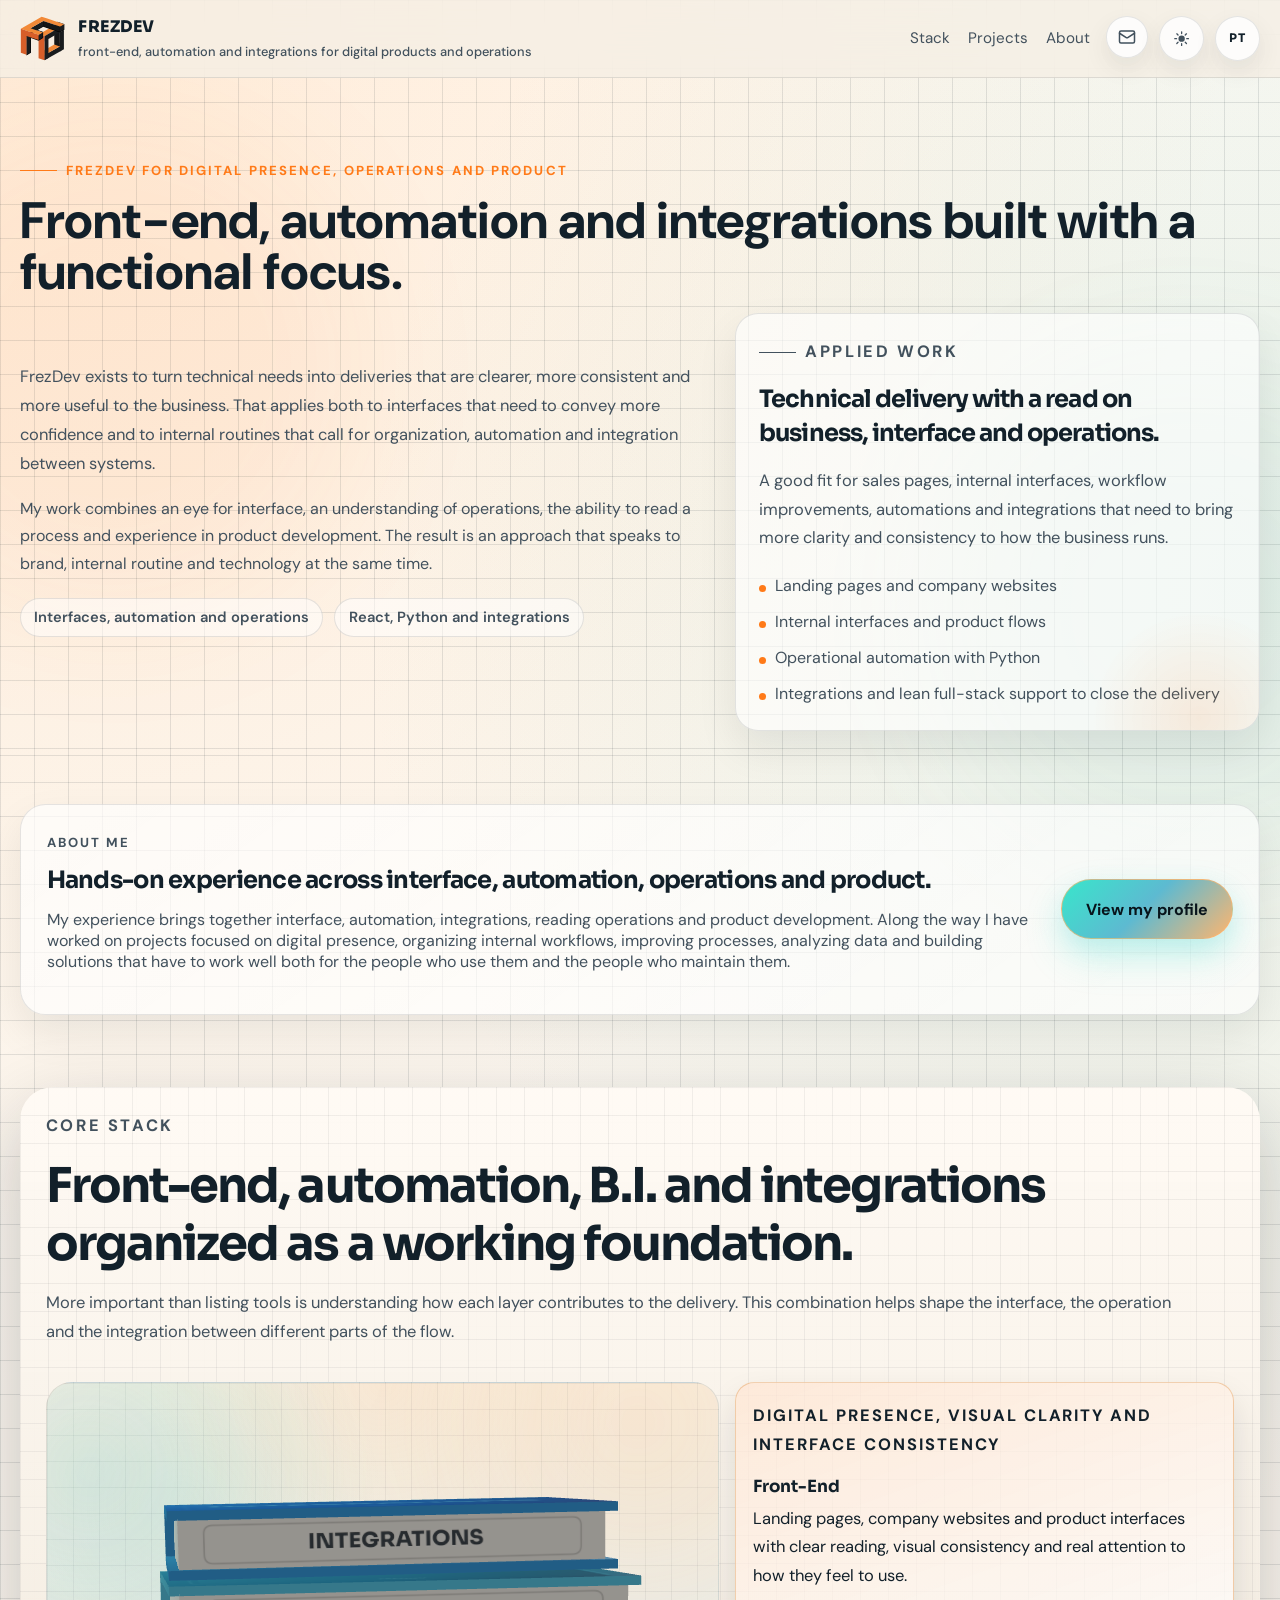
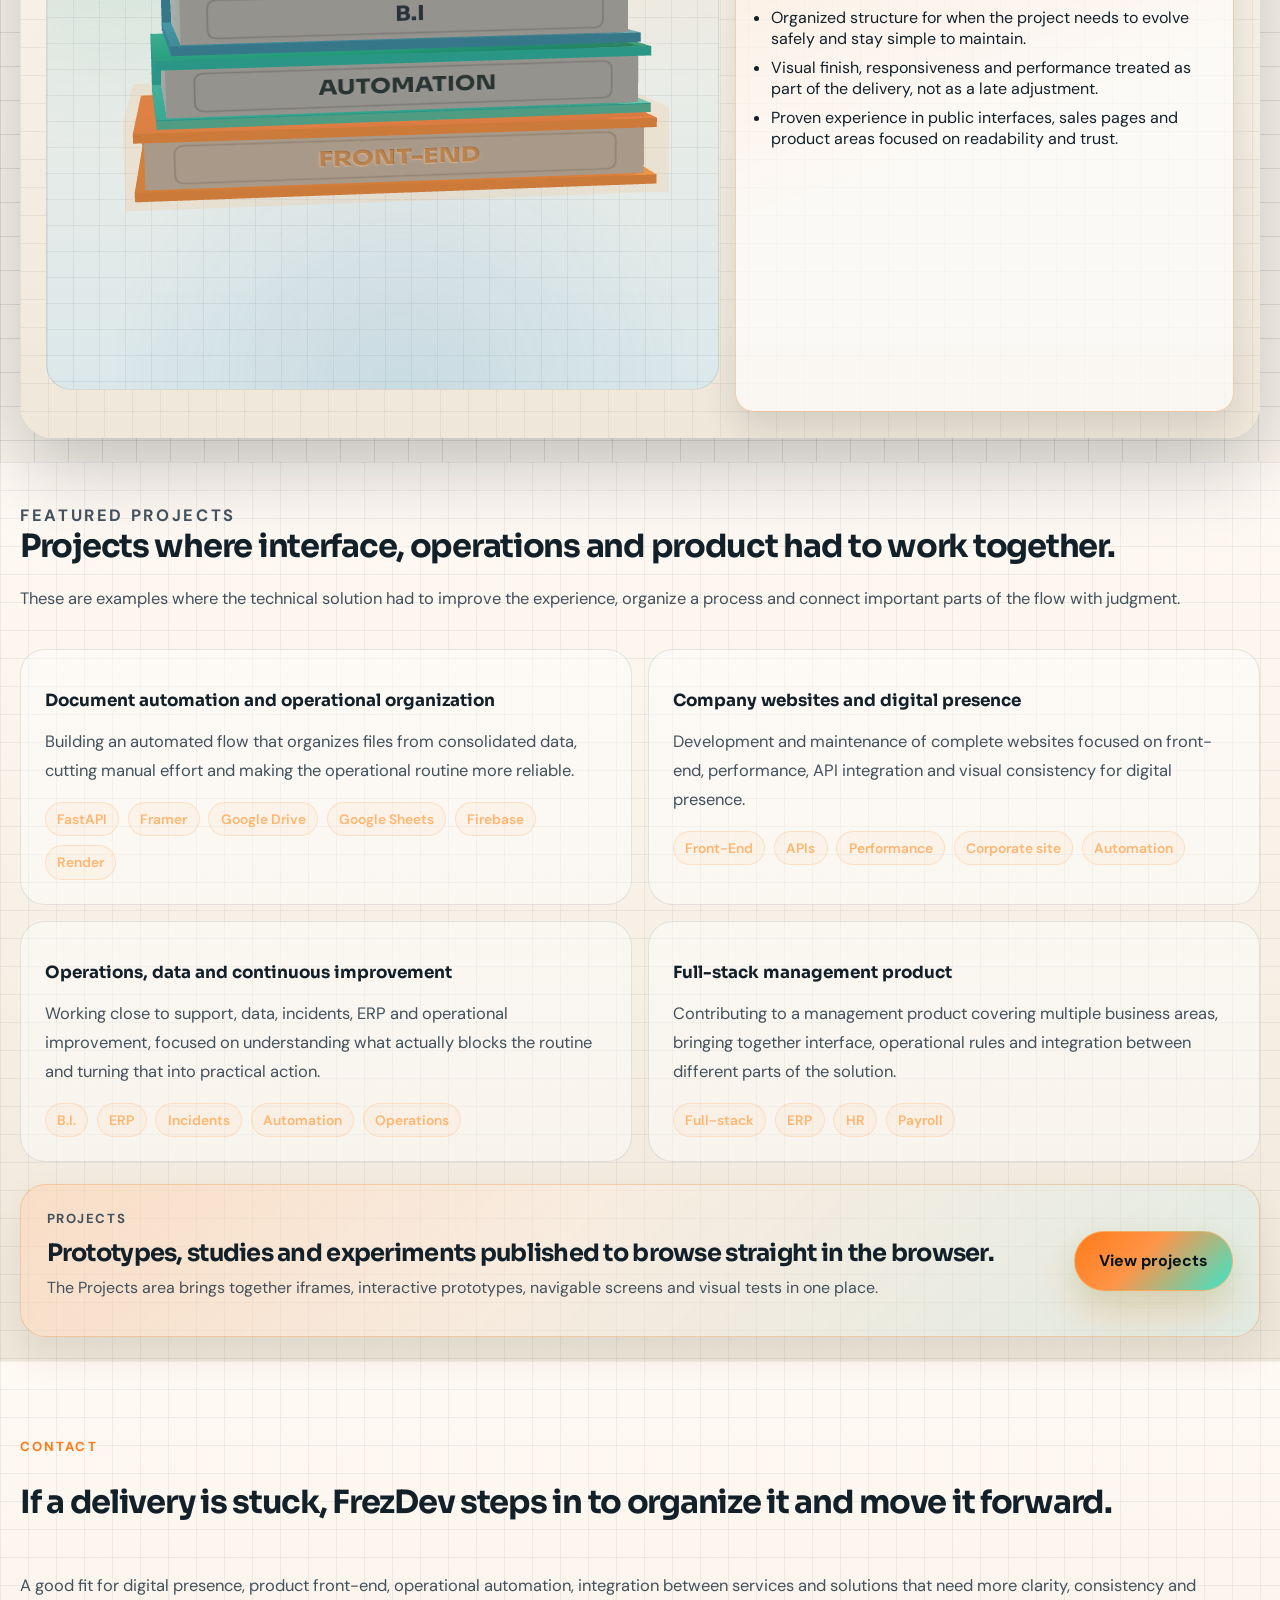
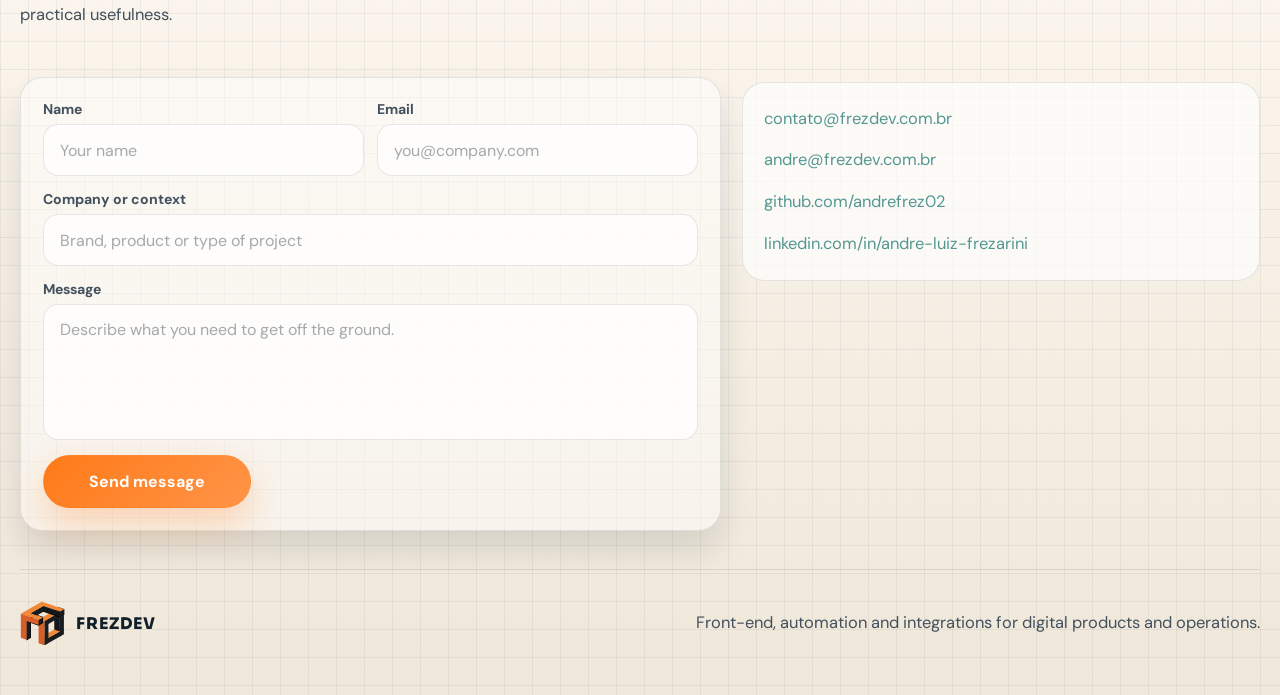
==== en/index.html @ 88ca5023 "Deploy from Ace2Z acc4e347cd0eb73f887bb145021787f6c970d598" ====
<!DOCTYPE html><html lang="en" data-theme="light"><head>
  <meta charset="UTF-8">
  <meta name="viewport" content="width=device-width, initial-scale=1.0">
  <title>FrezDev | Front-end, automation and integrations for the web</title>
  <meta name="description" content="FrezDev builds landing pages, interfaces, automations and lean integrations for web projects, focused on visual clarity, operations and product.">
  <meta name="keywords" content="front-end, automation, integrations, React, landing page, fullstack, web project, Python, API, freelance developer, FrezDev">
  <meta name="author" content="André Frezarini - FrezDev">
  <meta name="robots" content="index,follow,max-image-preview:large,max-snippet:-1,max-video-preview:-1">
  <meta name="googlebot" content="index,follow,max-image-preview:large,max-snippet:-1,max-video-preview:-1">
  <meta name="theme-color" content="#f7f1e8">
  <meta name="format-detection" content="telephone=no">
  <meta name="referrer" content="strict-origin-when-cross-origin">
  <link rel="canonical" href="https://frezdev.com.br/en/">
  <link rel="alternate" hreflang="pt-BR" href="https://frezdev.com.br/">
  <link rel="alternate" hreflang="en" href="https://frezdev.com.br/en/">
  <link rel="alternate" hreflang="x-default" href="https://frezdev.com.br/">
  <link rel="icon" href="/logo-principal.svg" type="image/svg+xml">
  <link rel="apple-touch-icon" href="/logo-principal-lg.svg">
  <link rel="manifest" href="/site.webmanifest">
  <link rel="preconnect" href="https://fonts.googleapis.com">
  <link rel="preconnect" href="https://fonts.gstatic.com" crossorigin="">
  <link href="https://fonts.googleapis.com/css2?family=DM+Sans:wght@400;500;700&amp;family=Sora:wght@500;600;700;800&amp;display=swap" rel="stylesheet">

  <meta property="og:locale" content="en_US">
  <meta property="og:locale:alternate" content="pt_BR">
  <meta property="og:type" content="website">
  <meta property="og:site_name" content="FrezDev">
  <meta property="og:title" content="FrezDev | Front-end, automation and integrations for the web">
  <meta property="og:description" content="FrezDev builds landing pages, interfaces, automations and lean integrations for web projects, focused on visual clarity, operations and product.">
  <meta property="og:url" content="https://frezdev.com.br/en/">
  <meta property="og:image" content="https://frezdev.com.br/logo-principal-lg.svg">
  <meta property="og:image:alt" content="FrezDev logo">

  <meta name="twitter:card" content="summary">
  <meta name="twitter:title" content="FrezDev | Front-end, automation and integrations for the web">
  <meta name="twitter:description" content="FrezDev builds landing pages, interfaces, automations and lean integrations for web projects, focused on visual clarity, operations and product.">
  <meta name="twitter:image" content="https://frezdev.com.br/logo-principal-lg.svg">

  <script>
    (() => {
      try {
        const savedTheme = localStorage.getItem('theme');
        const systemPrefersDark = window.matchMedia('(prefers-color-scheme: dark)').matches;
        const theme = savedTheme || (systemPrefersDark ? 'dark' : 'light');
        document.documentElement.setAttribute('data-theme', theme);
      } catch {
        document.documentElement.setAttribute('data-theme', 'light');
      }
    })();
  </script>
  <script type="application/ld+json">
    {
      "@context": "https://schema.org",
      "@type": "ProfessionalService",
      "name": "FrezDev",
      "url": "https://frezdev.com.br/en/",
      "logo": "https://frezdev.com.br/logo-principal-lg.svg",
      "image": "https://frezdev.com.br/logo-principal-lg.svg",
      "description": "FrezDev builds landing pages, interfaces, automations and lean integrations for web projects, focused on visual clarity, operations and product.",
      "email": "contato@frezdev.com.br",
      "address": {
        "@type": "PostalAddress",
        "addressLocality": "São Paulo",
        "addressRegion": "SP",
        "addressCountry": "BR"
      },
      "sameAs": [
        "https://github.com/andrefrez02",
        "https://www.linkedin.com/in/andre-luiz-frezarini/"
      ],
      "contactPoint": [
        {
          "@type": "ContactPoint",
          "contactType": "sales",
          "email": "contato@frezdev.com.br",
          "availableLanguage": ["en", "pt-BR"]
        },
        {
          "@type": "ContactPoint",
          "contactType": "technical support",
          "email": "andre@frezdev.com.br",
          "availableLanguage": ["en", "pt-BR"]
        }
      ]
    }
  </script>
  <script type="module" crossorigin="" src="/assets/enMain-SR9eM8_h.js"></script>
  <link rel="modulepreload" crossorigin="" href="/assets/react-vendor-i_nGBwMY.js">
  <link rel="modulepreload" crossorigin="" href="/assets/vendor-ydrMnpYe.js">
  <link rel="modulepreload" crossorigin="" href="/assets/useSiteTheme-DWj903vn.js">
  <link rel="modulepreload" crossorigin="" href="/assets/main-DZe4tz59.js">
  <link rel="stylesheet" crossorigin="" href="/assets/main-xjHpaGTd.css">
<link rel="modulepreload" as="script" crossorigin="" href="/assets/StackScene-CWbcyjPR.js"></head>

<body>
  <div id="root"><div class="page-shell"><div class="ambient ambient-left"></div><div class="ambient ambient-right"></div><header class="topbar"><div class="container topbar-inner"><div class="topbar-brand-wrap"><a class="brand" href="#topo" aria-label="FrezDev"><svg class="brand-mark" viewBox="0 0 80 80" fill="none" xmlns="http://www.w3.org/2000/svg" aria-hidden="true" focusable="false"><g clip-path="url(#brand-mark-clip)"><path class="logo-right-outside" d="M73.9814 52.7795L43.7889 69.7869L43.6699 79.1363L73.8669 62.129L73.9814 52.7795Z"></path><path class="logo-top" d="M78.1368 50.4911L68.3977 46.6815L33.7941 66.3198L43.8255 69.8372L78.1368 50.4911Z"></path><path class="logo-right-inside" d="M61.1811 26.8676L71.1931 29.1975V54.3048L61.1811 50.7789L61.1811 26.8676Z"></path><path class="logo-top" d="M78.4365 16.1721L43.6387 36.298L34.1074 32.7414L68.4912 12.7209L78.4365 16.1721Z"></path><path class="logo-right-outside" d="M78.3252 25.173L50.8076 40.9963L50.8115 75.0998L43.5801 79.1896V45.1525L43.3213 45.3019L43.5381 36.1398L78.4248 16.1711L78.3252 25.173Z"></path><path class="logo-right-outside" d="M78.4205 25.1216L71.1931 29.2145V63.5717L78.4265 59.4784L78.4205 25.1216Z"></path><path class="logo-left" d="M43.5801 36.1896V79.1896L33.1553 75.6008V32.6008L43.5801 36.1896Z"></path><path class="logo-shadow" d="M42.3316 10.1852L71.3043 19.8951V19.8902L72.1246 19.4156V19.3883L78.5387 15.6773V15.1002L66.5201 11.0318L66.8404 10.0846L78.6178 14.0719L79.0758 14.2213L79.359 14.3131V19.0279L79.3619 24.5543L78.5406 25.0279L78.5416 25.0562L71.3043 29.2398V29.2457L41.5045 19.2574L31.3268 25.1471L40.5377 28.2652L40.9967 28.4146L41.2799 28.5064V34.2594H41.2789L41.2809 39.3502L34.0494 43.5338V43.5279L33.2184 44.0094V44.0084L19.6275 39.4537L19.6314 65.7506L18.8111 66.2135L18.8121 66.2525L11.5797 70.3424V36.7555L3.40097 34.0152V24.6646L17.8834 29.5182V23.5768L18.7037 23.1012V23.0748L42.3316 9.39999V10.1852ZM21.6109 30.7682L33.2184 34.6588V34.6598L40.4459 30.4762V30.4801L40.4596 30.4713V29.2935L30.1754 25.8131L21.6109 30.7682Z"></path><path class="logo-right-outside" d="M41.5166 18.0998L18.8076 31.2394L18.8115 65.0998L11.5801 69.1896V35.1154L17.8838 31.466V22.424L41.5117 8.74921L41.5166 18.0998ZM40.4609 38.6457L33.2295 42.8303V33.4797L40.457 29.2961L40.4609 38.6457ZM78.542 23.9035L71.3047 28.0881V18.7375L78.5371 14.5539L78.542 23.9035Z"></path><path class="logo-top" d="M48.7314 4.54608H48.7295L78.542 14.5617L71.3008 18.7668L41.5039 8.75507L18.8037 21.9787L40.4609 29.2805L33.2197 33.4855L11.5762 26.1877L11.5752 26.1896L1.5 22.8L38.6562 1.15643L48.7314 4.54608Z"></path><path class="logo-left" d="M11.5801 26.1896V26.1848L33.2188 33.4797V42.8303L11.5801 35.5344V69.1896L1.5 65.8V22.8L11.5801 26.1896Z"></path><path class="logo-right-inside" d="M41.487 8.74921L71.3047 18.7428V28.093L41.487 18.0993V8.74921Z"></path></g><defs><clipPath id="brand-mark-clip"><rect width="80" height="80" fill="white"></rect></clipPath></defs></svg><span>FREZDEV<div class="brand-subtitle"><small class="brand-subtitle__desktop">front-end, automation and integrations for digital products and operations</small><small class="brand-subtitle__tablet">front-end, automation and digital integrations</small><small class="brand-subtitle__mobile">front-end, integrations</small></div></span></a><div class="topnav-actions topnav-actions-mobile"><a href="#contato" class="nav-cta" aria-label="Go to contact"><svg xmlns="http://www.w3.org/2000/svg" width="18" height="18" viewBox="0 0 24 24" fill="none" stroke="currentColor" stroke-width="2" stroke-linecap="round" stroke-linejoin="round" class="lucide lucide-mail" aria-hidden="true"><path d="m22 7-8.991 5.727a2 2 0 0 1-2.009 0L2 7"></path><rect x="2" y="4" width="20" height="16" rx="2"></rect></svg></a><button type="button" class="theme-toggle" aria-label="Switch to dark mode"><svg class="theme-toggle-icon" viewBox="0 0 24 24" aria-hidden="true" focusable="false"><circle cx="12" cy="12" r="4.4" fill="currentColor"></circle><path d="M12 2.5v2.4M12 19.1v2.4M21.5 12h-2.4M4.9 12H2.5M18.7 5.3l-1.7 1.7M7 17l-1.7 1.7M18.7 18.7 17 17M7 7 5.3 5.3" stroke="currentColor" stroke-width="1.8" stroke-linecap="round"></path></svg></button><a class="lang-toggle" href="/" hreflang="pt-BR" lang="pt-BR" aria-label="Ler esta página em português"><span aria-hidden="true">PT</span></a></div></div><nav class="topnav" aria-label="Main navigation"><div class="topnav-links"><a href="#stack">Stack</a><a href="/en/projects/">Projects</a><a href="/en/profile/">About</a></div><div class="topnav-actions"><a href="#contato" class="nav-cta" aria-label="Go to contact"><svg xmlns="http://www.w3.org/2000/svg" width="18" height="18" viewBox="0 0 24 24" fill="none" stroke="currentColor" stroke-width="2" stroke-linecap="round" stroke-linejoin="round" class="lucide lucide-mail" aria-hidden="true"><path d="m22 7-8.991 5.727a2 2 0 0 1-2.009 0L2 7"></path><rect x="2" y="4" width="20" height="16" rx="2"></rect></svg></a><button type="button" class="theme-toggle" aria-label="Switch to dark mode"><svg class="theme-toggle-icon" viewBox="0 0 24 24" aria-hidden="true" focusable="false"><circle cx="12" cy="12" r="4.4" fill="currentColor"></circle><path d="M12 2.5v2.4M12 19.1v2.4M21.5 12h-2.4M4.9 12H2.5M18.7 5.3l-1.7 1.7M7 17l-1.7 1.7M18.7 18.7 17 17M7 7 5.3 5.3" stroke="currentColor" stroke-width="1.8" stroke-linecap="round"></path></svg></button><a class="lang-toggle" href="/" hreflang="pt-BR" lang="pt-BR" aria-label="Ler esta página em português"><span aria-hidden="true">PT</span></a></div></nav></div></header><main id="topo"><section class="hero section"><div class="container"><p class="eyebrow">FrezDev for digital presence, operations and product</p><h1>Front-end, automation and integrations built with a functional focus.</h1></div><div class="container hero-grid"><div class="hero-copy"><p class="lead">FrezDev exists to turn technical needs into deliveries that are clearer, more consistent and more useful to the business. That applies both to interfaces that need to convey more confidence and to internal routines that call for organization, automation and integration between systems.</p><p class="hero-context">My work combines an eye for interface, an understanding of operations, the ability to read a process and experience in product development. The result is an approach that speaks to brand, internal routine and technology at the same time.</p><div class="hero-badges" aria-label="Quick facts"><span>Interfaces, automation and operations</span><span>React, Python and integrations</span></div></div><aside class="hero-side-panel"><p class="panel-kicker">Applied work</p><h2>Technical delivery with a read on business, interface and operations.</h2><p>A good fit for sales pages, internal interfaces, workflow improvements, automations and integrations that need to bring more clarity and consistency to how the business runs.</p><ul class="hero-focus-list"><li>Landing pages and company websites</li><li>Internal interfaces and product flows</li><li>Operational automation with Python</li><li>Integrations and lean full-stack support to close the delivery</li></ul></aside></div><section class="section section-light about-preview-section" id="sobre"><div class="container"><aside class="about-preview-card"><div class="about-preview-copy"><p class="section-label">About me</p><h2>Hands-on experience across interface, automation, operations and product.</h2><p>My experience brings together interface, automation, integrations, reading operations and product development. Along the way I have worked on projects focused on digital presence, organizing internal workflows, improving processes, analyzing data and building solutions that have to work well both for the people who use them and the people who maintain them.</p></div><a class="button button-spotlight button-spotlight-cool" href="/en/profile/">View my profile</a></aside></div></section></section><section class="stack-showcase-section section" id="stack"><div class="container"><aside class="stack-panel stack-panel-fullscreen"><div class="stack-panel-copy stack-panel-copy-wide"><p class="section-label">Core stack</p><h2>Front-end, automation, B.I. and integrations organized as a working foundation.</h2><p>More important than listing tools is understanding how each layer contributes to the delivery. This combination helps shape the interface, the operation and the integration between different parts of the flow.</p></div><div class="stack-interactive-layout"><div class="stack-viewport"><div style="position: relative; width: 100%; height: 100%; overflow: hidden; pointer-events: auto;"><div style="width: 100%; height: 100%;"><canvas style="display: block;"></canvas></div></div></div><div class="stack-debug-panel "></div><div class="stack-detail-panel" style="--stack-accent: #ffb56e; --stack-base: #ff7a18;"><article class="stack-detail-card"><p class="stack-detail-kicker">Digital presence, visual clarity and interface consistency</p><h3>Front-End</h3><p>Landing pages, company websites and product interfaces with clear reading, visual consistency and real attention to how they feel to use.</p><ul class="stack-points"><li>Organized structure for when the project needs to evolve safely and stay simple to maintain.</li><li>Visual finish, responsiveness and performance treated as part of the delivery, not as a late adjustment.</li><li>Proven experience in public interfaces, sales pages and product areas focused on readability and trust.</li></ul></article></div></div></aside></div></section><section class="section section-dark" id="projetos"><div class="container"><div class="section-head on-dark"><p class="section-label">Featured projects</p><h2>Projects where interface, operations and product had to work together.</h2><p>These are examples where the technical solution had to improve the experience, organize a process and connect important parts of the flow with judgment.</p></div><div class="case-grid"><article class="case-card"><h3>Document automation and operational organization</h3><p>Building an automated flow that organizes files from consolidated data, cutting manual effort and making the operational routine more reliable.</p><div class="tag-row"><span class="tag">FastAPI</span><span class="tag">Framer</span><span class="tag">Google Drive</span><span class="tag">Google Sheets</span><span class="tag">Firebase</span><span class="tag">Render</span></div></article><article class="case-card"><h3>Company websites and digital presence</h3><p>Development and maintenance of complete websites focused on front-end, performance, API integration and visual consistency for digital presence.</p><div class="tag-row"><span class="tag">Front-End</span><span class="tag">APIs</span><span class="tag">Performance</span><span class="tag">Corporate site</span><span class="tag">Automation</span></div></article><article class="case-card"><h3>Operations, data and continuous improvement</h3><p>Working close to support, data, incidents, ERP and operational improvement, focused on understanding what actually blocks the routine and turning that into practical action.</p><div class="tag-row"><span class="tag">B.I.</span><span class="tag">ERP</span><span class="tag">Incidents</span><span class="tag">Automation</span><span class="tag">Operations</span></div></article><article class="case-card"><h3>Full-stack management product</h3><p>Contributing to a management product covering multiple business areas, bringing together interface, operational rules and integration between different parts of the solution.</p><div class="tag-row"><span class="tag">Full-stack</span><span class="tag">ERP</span><span class="tag">HR</span><span class="tag">Payroll</span></div></article></div><aside class="projects-cta-card" aria-label="Projects access"><div><p class="profile-kicker">Projects</p><h3>Prototypes, studies and experiments published to browse straight in the browser.</h3><p>The Projects area brings together iframes, interactive prototypes, navigable screens and visual tests in one place.</p></div><a class="button button-spotlight" href="/en/projects/">View projects</a></aside></div></section></main><footer class="footer section-dark" id="contato"><div class="container"><div class="footer-intro"><p class="section-label">Contact</p><h2>If a delivery is stuck, FrezDev steps in to organize it and move it forward.</h2><p class="footer-copy">A good fit for digital presence, product front-end, operational automation, integration between services and solutions that need more clarity, consistency and practical usefulness.</p><div class="footer-grid"><form class="contact-form" method="POST" action="https://formsubmit.co/ajax/contato@frezdev.com.br"><input type="hidden" name="_subject" value="New contact from the FrezDev website (EN)"><input type="hidden" name="_template" value="table"><div class="contact-form-grid"><label class="contact-field"><span>Name</span><input type="text" name="name" placeholder="Your name" autocomplete="name" required=""></label><label class="contact-field"><span>Email</span><input type="email" name="email" placeholder="you@company.com" autocomplete="email" required=""></label><label class="contact-field contact-field-full"><span>Company or context</span><input type="text" name="company" placeholder="Brand, product or type of project" autocomplete="organization"></label><label class="contact-field contact-field-full"><span>Message</span><textarea name="message" rows="5" placeholder="Describe what you need to get off the ground." required=""></textarea></label><label class="contact-field contact-field-hidden" aria-hidden="true"><span>Website</span><input type="text" name="website" tabindex="-1" autocomplete="off"></label></div><div class="contact-form-actions"><button class="button button-primary contact-submit" type="submit">Send message</button></div></form><div class="contact-panel"><a href="mailto:contato@frezdev.com.br">contato@frezdev.com.br</a><a href="mailto:andre@frezdev.com.br">andre@frezdev.com.br</a><a href="https://github.com/andrefrez02" target="_blank" rel="noreferrer">github.com/andrefrez02</a><a href="https://www.linkedin.com/in/andre-luiz-frezarini/" target="_blank" rel="noreferrer">linkedin.com/in/andre-luiz-frezarini</a></div></div></div></div><div class="container footer-bottom"><div class="footer-brand-lockup"><svg class="brand-mark" viewBox="0 0 80 80" fill="none" xmlns="http://www.w3.org/2000/svg" aria-hidden="true" focusable="false"><g clip-path="url(#brand-mark-clip)"><path class="logo-right-outside" d="M73.9814 52.7795L43.7889 69.7869L43.6699 79.1363L73.8669 62.129L73.9814 52.7795Z"></path><path class="logo-top" d="M78.1368 50.4911L68.3977 46.6815L33.7941 66.3198L43.8255 69.8372L78.1368 50.4911Z"></path><path class="logo-right-inside" d="M61.1811 26.8676L71.1931 29.1975V54.3048L61.1811 50.7789L61.1811 26.8676Z"></path><path class="logo-top" d="M78.4365 16.1721L43.6387 36.298L34.1074 32.7414L68.4912 12.7209L78.4365 16.1721Z"></path><path class="logo-right-outside" d="M78.3252 25.173L50.8076 40.9963L50.8115 75.0998L43.5801 79.1896V45.1525L43.3213 45.3019L43.5381 36.1398L78.4248 16.1711L78.3252 25.173Z"></path><path class="logo-right-outside" d="M78.4205 25.1216L71.1931 29.2145V63.5717L78.4265 59.4784L78.4205 25.1216Z"></path><path class="logo-left" d="M43.5801 36.1896V79.1896L33.1553 75.6008V32.6008L43.5801 36.1896Z"></path><path class="logo-shadow" d="M42.3316 10.1852L71.3043 19.8951V19.8902L72.1246 19.4156V19.3883L78.5387 15.6773V15.1002L66.5201 11.0318L66.8404 10.0846L78.6178 14.0719L79.0758 14.2213L79.359 14.3131V19.0279L79.3619 24.5543L78.5406 25.0279L78.5416 25.0562L71.3043 29.2398V29.2457L41.5045 19.2574L31.3268 25.1471L40.5377 28.2652L40.9967 28.4146L41.2799 28.5064V34.2594H41.2789L41.2809 39.3502L34.0494 43.5338V43.5279L33.2184 44.0094V44.0084L19.6275 39.4537L19.6314 65.7506L18.8111 66.2135L18.8121 66.2525L11.5797 70.3424V36.7555L3.40097 34.0152V24.6646L17.8834 29.5182V23.5768L18.7037 23.1012V23.0748L42.3316 9.39999V10.1852ZM21.6109 30.7682L33.2184 34.6588V34.6598L40.4459 30.4762V30.4801L40.4596 30.4713V29.2935L30.1754 25.8131L21.6109 30.7682Z"></path><path class="logo-right-outside" d="M41.5166 18.0998L18.8076 31.2394L18.8115 65.0998L11.5801 69.1896V35.1154L17.8838 31.466V22.424L41.5117 8.74921L41.5166 18.0998ZM40.4609 38.6457L33.2295 42.8303V33.4797L40.457 29.2961L40.4609 38.6457ZM78.542 23.9035L71.3047 28.0881V18.7375L78.5371 14.5539L78.542 23.9035Z"></path><path class="logo-top" d="M48.7314 4.54608H48.7295L78.542 14.5617L71.3008 18.7668L41.5039 8.75507L18.8037 21.9787L40.4609 29.2805L33.2197 33.4855L11.5762 26.1877L11.5752 26.1896L1.5 22.8L38.6562 1.15643L48.7314 4.54608Z"></path><path class="logo-left" d="M11.5801 26.1896V26.1848L33.2188 33.4797V42.8303L11.5801 35.5344V69.1896L1.5 65.8V22.8L11.5801 26.1896Z"></path><path class="logo-right-inside" d="M41.487 8.74921L71.3047 18.7428V28.093L41.487 18.0993V8.74921Z"></path></g><defs><clipPath id="brand-mark-clip"><rect width="80" height="80" fill="white"></rect></clipPath></defs></svg><span>FREZDEV</span></div><p>Front-end, automation and integrations for digital products and operations.</p></div></footer><button type="button" class="back-to-top" aria-label="Back to top of page"><svg xmlns="http://www.w3.org/2000/svg" width="18" height="18" viewBox="0 0 24 24" fill="none" stroke="currentColor" stroke-width="2.3" stroke-linecap="round" stroke-linejoin="round" class="lucide lucide-arrow-up" aria-hidden="true"><path d="m5 12 7-7 7 7"></path><path d="M12 19V5"></path></svg></button></div></div>



</body></html>
---- assets/main-xjHpaGTd.css ----
:root{color-scheme:light;--paper: #f5efe4;--paper-strong: #fffaf4;--ink: #12202a;--ink-soft: #42515d;--ink-muted: #667481;--line: rgba(18, 32, 42, .11);--line-strong: rgba(18, 32, 42, .16);--surface: rgba(255, 255, 255, .62);--surface-strong: rgba(255, 255, 255, .8);--surface-muted: rgba(255, 255, 255, .52);--night: #0d1720;--night-soft: #162432;--night-line: rgba(255, 255, 255, .09);--night-text: rgba(255, 255, 255, .74);--accent: #ff7a18;--accent-soft: #ffb56e;--teal: #6ec5b8;--teal-soft: #d7f5ef;--blue-soft: #a8c3d2;--white: #ffffff;--shadow-soft: 0 24px 70px rgba(17, 26, 34, .12);--shadow-card: 0 18px 42px rgba(12, 20, 29, .08);--shadow-panel: 0 28px 80px rgba(12, 22, 30, .24);--logo-top: #f28937;--logo-right-outside: #191c1e;--logo-right-inside: #151617;--logo-left: #d75e29;--logo-shadow: #000000;--themed-panel-grid: rgba(18, 32, 42, .06);--themed-panel-start: rgba(255, 250, 244, .96);--themed-panel-end: rgba(239, 231, 217, .98);--themed-panel-ink: var(--ink);--themed-panel-text: var(--ink-soft);--themed-panel-border: rgba(18, 32, 42, .1);--themed-panel-surface: rgba(255, 255, 255, .44);--themed-panel-surface-strong: rgba(255, 255, 255, .66);--themed-input-surface: rgba(255, 255, 255, .74);--themed-input-surface-focus: rgba(255, 255, 255, .92);--themed-input-placeholder: rgba(18, 32, 42, .38);--themed-link: color-mix(in srgb, var(--teal) 72%, var(--ink) 28%);--stack-viewport-grid: rgba(18, 32, 42, .06);--stack-viewport-start: #f7f0e4;--stack-viewport-end: #dbe8ea;--stack-detail-ink: var(--ink);--stack-detail-shadow: 0 18px 34px rgba(12, 22, 30, .12)}[data-theme=dark]{color-scheme:dark;--paper: #0f1115;--paper-strong: #171b22;--ink: #f5efe6;--ink-soft: rgba(231, 237, 243, .74);--ink-muted: rgba(231, 237, 243, .55);--line: rgba(255, 255, 255, .08);--line-strong: rgba(255, 255, 255, .12);--surface: rgba(255, 255, 255, .05);--surface-strong: rgba(22, 29, 36, .92);--surface-muted: rgba(255, 255, 255, .04);--shadow-soft: 0 28px 70px rgba(0, 0, 0, .24);--shadow-card: 0 16px 40px rgba(0, 0, 0, .24);--shadow-panel: 0 28px 80px rgba(0, 0, 0, .34);--logo-right-outside: #b8d4e4;--logo-right-inside: #a8c3d2;--themed-panel-grid: rgba(255, 255, 255, .04);--themed-panel-start: rgba(10, 18, 27, .98);--themed-panel-end: rgba(14, 24, 35, .98);--themed-panel-ink: var(--white);--themed-panel-text: rgba(255, 255, 255, .74);--themed-panel-border: rgba(255, 255, 255, .08);--themed-panel-surface: rgba(255, 255, 255, .04);--themed-panel-surface-strong: rgba(255, 255, 255, .05);--themed-input-surface: rgba(8, 14, 21, .52);--themed-input-surface-focus: rgba(10, 17, 25, .7);--themed-input-placeholder: rgba(255, 255, 255, .4);--themed-link: var(--teal-soft);--stack-viewport-grid: rgba(255, 255, 255, .04);--stack-viewport-start: #101c27;--stack-viewport-end: #091119;--stack-detail-ink: rgba(255, 255, 255, .8);--stack-detail-shadow: 0 18px 34px rgba(5, 10, 14, .18)}*{box-sizing:border-box}html{scroll-behavior:smooth}body{margin:0;min-width:320px;min-height:100vh;font-family:DM Sans,sans-serif;color:var(--ink);background-size:34px 34px,34px 34px,auto,auto,auto;overflow-x:hidden;background-image:linear-gradient(var(--line) 1px,transparent 1px),linear-gradient(90deg,var(--line) 1px,transparent 1px),radial-gradient(circle at top left,rgba(255,181,110,.22),transparent 30%),radial-gradient(circle at right 15%,rgba(110,197,184,.16),transparent 26%),linear-gradient(180deg,var(--paper-strong) 0%,var(--paper) 100%)}a{color:inherit;text-decoration:none}button,input,textarea,select{font:inherit;color:inherit}img,svg{display:block}#root{min-height:100vh}.page-shell{position:relative}.ambient{position:fixed;inset:auto;width:32rem;height:32rem;border-radius:999px;filter:blur(70px);opacity:.2;pointer-events:none;z-index:0}.ambient-left{top:7rem;left:-9rem;background:#ff7a1852}.ambient-right{top:22rem;right:-10rem;background:#6ec5b847}.container{width:min(1240px,100% - 2.4rem);margin:0 auto;position:relative;z-index:1}.section{padding:1.5rem 0}.section-light{border-top:1px solid var(--line)}.section-dark{background-image:linear-gradient(90deg,var(--themed-panel-grid) 1px,transparent 1px),linear-gradient(var(--themed-panel-grid) 1px,transparent 1px),linear-gradient(180deg,var(--themed-panel-start) 0%,var(--themed-panel-end) 100%);background-size:28px 28px,28px 28px,auto;color:var(--themed-panel-ink)}.topbar{position:sticky;top:0;z-index:30;-webkit-backdrop-filter:blur(18px);backdrop-filter:blur(18px);background:color-mix(in srgb,var(--paper) 78%,transparent);border-bottom:1px solid var(--line);transition:background .22s ease,border-color .22s ease,box-shadow .22s ease}.topbar.is-condensed{background:color-mix(in srgb,var(--paper) 90%,transparent);box-shadow:0 14px 34px #0c141d1f}.topbar-inner{display:flex;align-items:center;justify-content:space-between;gap:1.4rem;padding:1rem 0;transition:padding .22s ease,gap .22s ease}.topbar-brand-wrap{display:flex;align-items:center;gap:.85rem;min-width:0;flex:1 1 auto}.topnav-links{display:flex;align-items:center}.topnav-links{justify-content:flex-end;gap:.9rem 1.15rem;flex-wrap:wrap;width:max-content}.topnav-actions{gap:.7rem;display:flex;flex:none}.topnav{display:flex;align-items:center;justify-content:flex-end;margin-left:auto;gap:1rem;font-size:.95rem;color:var(--ink-soft);transition:gap .22s ease,font-size .22s ease}.topnav a{white-space:nowrap;transition:color .2s ease,transform .2s ease}.topnav a:hover{color:var(--ink);transform:translateY(-1px)}.topnav-actions-mobile{display:none;margin-left:auto}.brand-subtitle small{width:fit-content;white-space:nowrap}.brand-subtitle__mobile,.brand-subtitle__tablet{display:none}.brand-subtitle__desktop{display:inline-block}.brand{display:inline-flex;align-items:center;gap:.85rem;min-width:0;flex:1 1 auto;font-family:Sora,sans-serif;font-weight:800;letter-spacing:.03em;transition:gap .22s ease}.brand-mark{width:2.8rem;height:2.8rem;flex:none;transition:width .22s ease,height .22s ease}.brand-mark .logo-top{fill:var(--logo-top)}.brand-mark .logo-right-outside{fill:var(--logo-right-outside)}.brand-mark .logo-right-inside{fill:var(--logo-right-inside)}.brand-mark .logo-left{fill:var(--logo-left)}.brand-mark .logo-shadow{fill:var(--logo-shadow)}.brand span{display:flex;flex-direction:column;gap:.15rem}.brand small{font-family:DM Sans,sans-serif;font-size:.8rem;font-weight:500;color:var(--ink-soft);letter-spacing:0;max-height:1.8rem;opacity:1;transition:max-height .22s ease,opacity .2s ease}.topbar.is-condensed .topbar-inner{padding:.58rem 0;gap:1rem}.topbar.is-condensed .brand{gap:.7rem}.topbar.is-condensed .brand-mark{width:2.32rem;height:2.32rem}.topbar.is-condensed .brand small{max-height:0;opacity:0}.nav-cta,.theme-toggle,.lang-toggle{border:1px solid var(--line);background:var(--surface-strong);transition:transform .2s ease,border-color .2s ease,background .2s ease,box-shadow .2s ease}.nav-cta{display:inline-grid;place-items:center;width:2.6rem;height:2.6rem;padding:0;border-radius:50%;cursor:pointer;box-shadow:0 10px 24px #0c141d14}.theme-toggle{display:inline-grid;place-items:center;width:2.8rem;height:2.8rem;padding:0;border-radius:50%;cursor:pointer;box-shadow:0 10px 24px #0c141d14}.lang-toggle{display:inline-grid;place-items:center;width:2.8rem;height:2.8rem;padding:0;border-radius:50%;cursor:pointer;box-shadow:0 10px 24px #0c141d14;font-family:Sora,sans-serif;font-size:.74rem;font-weight:700;letter-spacing:.06em;color:var(--ink)}.theme-toggle:hover,.theme-toggle:focus-visible,.nav-cta:hover,.nav-cta:focus-visible,.lang-toggle:hover,.lang-toggle:focus-visible{transform:translateY(-1px);border-color:color-mix(in srgb,var(--accent) 35%,var(--line))}.theme-toggle-icon{width:1.08rem;height:1.08rem}.topbar.is-condensed .topnav{gap:.82rem;font-size:.91rem}.topbar.is-condensed .topnav-links{gap:.72rem .95rem}.topbar.is-condensed .theme-toggle,.topbar.is-condensed .lang-toggle{width:2.55rem;height:2.55rem}@media (max-width: 900px){.brand-subtitle__desktop,.brand-subtitle__mobile{display:none}.brand-subtitle__tablet{display:inline-block}.topbar-brand-wrap{width:100%}.topbar-inner{flex-wrap:wrap;align-items:center}.topnav{width:100%;margin-left:0;flex-wrap:wrap;justify-content:space-between;gap:.8rem}.topnav-links{justify-content:center;gap:.8rem 1rem;flex:1 1 24rem}.topnav-actions{margin-left:auto}}@media (max-width: 520px){.topnav-actions-mobile{display:flex}.topnav>.topnav-actions{display:none}.brand-subtitle__desktop,.brand-subtitle__tablet{display:none}.brand-subtitle__mobile{display:inline-block}.brand{align-items:flex-start;min-width:0}.brand span{min-width:0}.brand small{line-height:1.35;max-width:100%;overflow:hidden;text-overflow:ellipsis}.topnav-actions{gap:.4rem}.topnav{gap:.65rem .9rem;font-size:.92rem}.topnav-links{gap:.65rem .9rem}.theme-toggle,.lang-toggle,.nav-cta{width:2.35rem;height:2.35rem}}.footer{padding-top:4.8rem;padding-bottom:2.5rem}.footer h2{margin:0 0 1.3rem;font-family:Sora,sans-serif;line-height:1.04;letter-spacing:-.04em;font-size:clamp(2.2rem,2.8vw,3.8rem)}.footer-grid{display:grid;grid-template-columns:minmax(0,1.15fr) minmax(300px,.85fr);gap:1.3rem;align-items:start}.footer-grid.is-contacts-only{grid-template-columns:minmax(0,1fr)}.footer-grid.is-contacts-only .contact-panel{max-width:min(38rem,100%);margin-top:0}.footer-copy,.contact-panel a,.footer-bottom p{font-size:1.03rem;line-height:1.75}.footer-copy,.footer-bottom p{color:var(--themed-panel-text)}.footer-intro{display:grid;gap:.95rem}.footer-cta{margin-top:1.6rem}.contact-form{display:grid;gap:.95rem;margin-top:1rem;padding:1.35rem;border-radius:1.4rem;border:1px solid var(--themed-panel-border);background:var(--themed-panel-surface);box-shadow:var(--stack-detail-shadow)}.contact-form-grid{display:grid;grid-template-columns:repeat(2,minmax(0,1fr));gap:.85rem}.contact-field{display:grid;gap:.4rem}.contact-field span,.contact-form-note,.contact-feedback{font-size:.88rem}.contact-field span{color:var(--themed-panel-text);font-weight:700}.contact-field input,.contact-field textarea{width:100%;border:1px solid var(--themed-panel-border);border-radius:.95rem;background:var(--themed-input-surface);color:var(--themed-panel-ink);padding:.9rem 1rem;resize:none;transition:border-color .2s ease,transform .2s ease,background .2s ease}.contact-field input::placeholder,.contact-field textarea::placeholder{color:var(--themed-input-placeholder)}.contact-field input:focus,.contact-field textarea:focus{outline:none;border-color:#ffb56e7a;background:var(--themed-input-surface-focus);transform:translateY(-1px)}.contact-field-full{grid-column:1/-1}.contact-field-hidden{position:absolute;width:1px;height:1px;overflow:hidden;opacity:0;pointer-events:none}.contact-form-actions{display:flex;flex-wrap:wrap;align-items:center;gap:.8rem 1rem}.contact-submit{min-width:13rem}.contact-submit:disabled{cursor:wait;opacity:.72;transform:none}.contact-form-note{margin:0;color:var(--themed-panel-text);line-height:1.55}.contact-feedback{margin:0;padding:.82rem .95rem;border-radius:.95rem;border:1px solid transparent;line-height:1.55}.contact-feedback.is-success{border-color:#6ec5b847;background:#6ec5b81f;color:var(--teal-soft)}.contact-feedback.is-error{border-color:#ff7a1847;background:#ff7a181f;color:#ffd6bb}.contact-panel{display:grid;gap:.8rem;padding:1.35rem;border-radius:1.4rem;border:1px solid var(--themed-panel-border);background:var(--themed-panel-surface-strong);margin-top:1.3rem}.contact-location{margin:0;color:var(--themed-panel-text);font-weight:600}.contact-panel a{color:var(--themed-link);word-break:break-word;transition:color .2s ease,transform .2s ease}.contact-panel a:hover{transform:translateY(-1px)}.footer-contact-trigger{width:fit-content;margin-bottom:.15rem;cursor:pointer}.footer-bottom{display:flex;align-items:center;justify-content:space-between;gap:1rem;margin-top:2.4rem;padding-top:1.4rem;border-top:1px solid var(--themed-panel-border)}.footer-brand-lockup{display:inline-flex;align-items:center;gap:.7rem;font-family:Sora,sans-serif;font-weight:800;letter-spacing:.06em}.footer-contact-modal-backdrop{position:fixed;top:0;right:0;bottom:0;left:0;z-index:80;display:grid;place-items:center;padding:.8rem;background:#080e15b8;-webkit-backdrop-filter:blur(14px);backdrop-filter:blur(14px);animation:footer-contact-backdrop-enter .2s ease both}[data-theme=light] .footer-contact-modal-backdrop{background:#12202a4d}.footer-contact-modal-backdrop.is-leaving{animation:footer-contact-backdrop-leave .22s ease both}.footer-contact-modal-dialog{width:min(40rem,100%);max-height:calc(100vh - 1.6rem);overflow:auto;padding:1.2rem;border-radius:1.35rem;border:1px solid color-mix(in srgb,var(--line-strong) 84%,transparent);background:linear-gradient(180deg,color-mix(in srgb,var(--surface-strong) 96%,var(--paper-strong)),color-mix(in srgb,var(--surface) 92%,var(--paper)));box-shadow:0 24px 80px color-mix(in srgb,var(--night) 30%,transparent);color:var(--ink);animation:footer-contact-dialog-enter .26s cubic-bezier(.22,1,.36,1) both}.footer-contact-modal-backdrop.is-leaving .footer-contact-modal-dialog{animation:footer-contact-dialog-leave .22s ease both}.footer-contact-modal-head{display:flex;align-items:flex-start;justify-content:space-between;gap:1rem;margin-bottom:1rem}.footer-contact-modal-copy{display:grid;gap:.45rem}.footer-contact-modal-copy h3{margin:0;font-family:Sora,sans-serif;font-size:clamp(1.35rem,2vw,1.85rem)}.footer-contact-modal-copy p{margin:0;color:var(--ink-soft);line-height:1.7}.footer-contact-close{display:inline-flex;align-items:center;justify-content:center;min-height:2.8rem;padding:.7rem 1rem;border-radius:999px;border:1px solid color-mix(in srgb,var(--line-strong) 84%,transparent);background:color-mix(in srgb,var(--surface-strong) 92%,transparent);color:var(--ink);font-weight:700;cursor:pointer;transition:transform .2s ease,border-color .2s ease,background .2s ease}.footer-contact-close:hover,.footer-contact-close:focus-visible{transform:translateY(-1px);border-color:color-mix(in srgb,var(--accent) 34%,var(--line-strong));background:color-mix(in srgb,var(--accent-soft) 18%,var(--surface-strong))}.footer-contact-form{margin-top:0}.back-to-top{position:fixed;right:clamp(1rem,2.4vw,1.55rem);bottom:clamp(1rem,2.4vw,1.55rem);z-index:60;display:inline-flex;align-items:center;justify-content:center;width:3.15rem;height:3.15rem;border:1px solid color-mix(in srgb,var(--line-strong) 82%,transparent);border-radius:999px;background:color-mix(in srgb,var(--surface-strong) 86%,transparent);color:var(--ink);box-shadow:0 18px 42px color-mix(in srgb,var(--night) 20%,transparent);-webkit-backdrop-filter:blur(16px);backdrop-filter:blur(16px);cursor:pointer;opacity:0;pointer-events:none;transform:translateY(16px) scale(.94);transition:opacity .22s ease,transform .22s ease,border-color .2s ease,background .2s ease}.back-to-top.is-visible{opacity:1;pointer-events:auto;transform:translateY(0) scale(1);animation:back-to-top-pulse 2.8s ease-in-out infinite alternate}.back-to-top:hover,.back-to-top:focus-visible{transform:translateY(-2px) scale(1.02);border-color:color-mix(in srgb,var(--accent) 32%,var(--line-strong));background:color-mix(in srgb,var(--accent-soft) 14%,var(--surface-strong))}.back-to-top:focus-visible{outline:none}@keyframes footer-contact-backdrop-enter{0%{opacity:0}to{opacity:1}}@keyframes footer-contact-backdrop-leave{0%{opacity:1}to{opacity:0}}@keyframes footer-contact-dialog-enter{0%{opacity:0;transform:translateY(18px) scale(.985)}to{opacity:1;transform:translateY(0) scale(1)}}@keyframes footer-contact-dialog-leave{0%{opacity:1;transform:translateY(0) scale(1)}to{opacity:0;transform:translateY(14px) scale(.988)}}@keyframes back-to-top-pulse{0%{box-shadow:0 18px 42px color-mix(in srgb,var(--night) 20%,transparent)}to{box-shadow:0 24px 54px color-mix(in srgb,var(--night) 28%,transparent)}}@media (max-width: 1120px){.footer-grid{grid-template-columns:1fr}}@media (max-width: 900px){.contact-form-grid{grid-template-columns:1fr}}@media (max-width: 720px){.footer h2{letter-spacing:-.05em}.footer-bottom{flex-direction:column;align-items:flex-start}.footer-contact-modal-dialog{padding:1rem;border-radius:1.1rem}}@media (max-width: 520px){.footer-contact-modal-head{flex-direction:column;align-items:flex-start}.back-to-top{width:2.95rem;height:2.95rem}.footer-contact-close,.footer-contact-trigger{width:100%}}.hero{padding-top:4.8rem}.hero-grid{display:grid;grid-template-columns:minmax(0,1.08fr) minmax(320px,.82fr);gap:1.5rem;align-items:start}.hero-copy,.hero-side-panel,.stack-panel,.proof-card,.offer-card,.case-card,.journey-card,.journey-summary-card,.process-card,.contact-panel{animation:rise-in .7s ease both}.topbar{animation:topbar-arrive .56s cubic-bezier(.22,1,.36,1) both}.footer-intro,.footer-bottom,.section-head,.shelf-subsection-head,.shelf-hero-stage,.shelf-embed-card,.profile-hero-stage,.profile-card,.profile-live-highlight,.repo-card,.activity-feed-card,.activity-feed-item,.contribution-panel{animation:rise-in .78s cubic-bezier(.22,1,.36,1) both}.footer-bottom,.profile-overview-grid>:nth-child(2),.profile-trajectory-grid>:nth-child(2),.profile-activity-stage>:nth-child(2),.repo-grid>:nth-child(2n),.shelf-embed-grid>:nth-child(2n){animation-delay:.08s}.repo-grid>:nth-child(3n),.shelf-embed-grid>:nth-child(3n){animation-delay:.14s}.hero-copy{padding-top:1.7rem}.eyebrow,.section-label,.panel-kicker{display:inline-flex;align-items:center;gap:.55rem;margin:0 0 1rem;font-size:.82rem;font-weight:700;letter-spacing:.16em;text-transform:uppercase;color:var(--accent)}.eyebrow:before,.panel-kicker:before{content:"";width:2.3rem;height:1px;background:currentColor}.hero-copy h1,.hero-side-panel h2,.section-head h2,.stack-panel h2{margin:0;font-family:Sora,sans-serif;line-height:1.04;letter-spacing:-.04em}.hero.section h1{font-size:clamp(3rem,4vw,4.2rem);line-height:1;margin:0 0 1rem}.hero-copy h1{font-size:clamp(3rem,6vw,5.8rem)}.hero-side-panel h2{font-size:clamp(1.5rem,3vw,.5rem);line-height:1.4}.lead,.section-head p,.stack-panel p,.case-card p,.offer-card p,.journey-card p,.process-card p,.hero-side-panel p,.proof-card span{font-size:1.03rem;line-height:1.75;color:var(--ink-soft)}.lead{max-width:48rem;margin:1.45rem 0 0}.hero-context{max-width:46rem;margin:1rem 0 0;color:var(--ink-soft);line-height:1.72}.hero-actions{display:flex;flex-wrap:wrap;gap:.9rem;margin:2.4rem 0 1.4rem}.hero-badges{display:flex;flex-wrap:wrap;gap:.7rem;margin-top:1.3rem;margin-bottom:1.3rem}.hero-badges span{padding:.52rem .82rem;border-radius:999px;border:1px solid var(--line);background:var(--surface-muted);color:var(--ink-soft);font-size:.92rem;font-weight:600}.button{display:inline-flex;align-items:center;justify-content:center;min-height:3.35rem;padding:.88rem 1.25rem;border-radius:999px;border:1px solid transparent;font-weight:700;transition:transform .2s ease,box-shadow .2s ease,background .2s ease}.button:hover{transform:translateY(-2px)}.button-primary{color:var(--white);background:linear-gradient(135deg,var(--accent) 0%,#ff9448 100%);box-shadow:0 16px 36px #ff7a1847}.button-secondary{color:var(--ink);border-color:var(--line);background:var(--surface-strong)}.proof-grid,.offer-grid,.case-grid,.process-grid,.profile-grid{display:grid;gap:1rem}.proof-grid{grid-template-columns:repeat(2,minmax(0,1fr))}.proof-card,.hero-side-panel,.offer-card,.profile-card,.journey-card,.process-card{padding:1.35rem;border-radius:1.45rem;background:var(--surface);border:1px solid var(--line);box-shadow:var(--shadow-card)}.proof-card strong,.offer-card h3,.profile-card h3,.case-card h3,.journey-card h3,.process-card h3,.stack-detail-card h3{display:block;margin-bottom:.45rem;font-family:Sora,sans-serif;font-size:1.05rem}.hero-side-panel{padding:1.45rem;position:relative;overflow:hidden;margin-bottom:1.5rem}.hero-side-panel:after{content:"";position:absolute;inset:auto -10% -24% auto;width:14rem;height:14rem;border-radius:50%;background:radial-gradient(circle,rgba(255,122,24,.12),transparent 68%);pointer-events:none}.hero-focus-list{display:grid;gap:.7rem;margin:1.3rem 0 0;padding:0;list-style:none}.hero-focus-list li{position:relative;padding-left:1rem;color:var(--ink-soft);line-height:1.55}.hero-focus-list li:before{content:"";position:absolute;top:.7rem;left:0;width:.42rem;height:.42rem;border-radius:999px;background:var(--accent)}.stack-showcase-section{min-height:100svh;display:grid;align-items:center}.stack-panel{padding:1.5rem;border-radius:2.1rem;background:linear-gradient(90deg,var(--themed-panel-grid) 1px,transparent 1px),linear-gradient(var(--themed-panel-grid) 1px,transparent 1px),linear-gradient(180deg,var(--themed-panel-start) 0%,var(--themed-panel-end) 100%);background-size:28px 28px,28px 28px,auto;color:var(--themed-panel-ink);box-shadow:var(--shadow-panel);overflow:hidden}.stack-panel-fullscreen{min-height:calc(100svh - 8rem);padding:clamp(1.2rem,2vw,2rem);display:grid;align-content:start}.stack-panel-copy{margin-bottom:1.2rem}.stack-panel-copy-wide{max-width:72rem}.stack-panel-copy p{color:var(--themed-panel-text)}.stack-panel h2{font-size:clamp(3rem,3.5vw,3.8rem);line-height:1.2;margin:0 0 1rem}.stack-interactive-layout{display:grid;grid-template-columns:minmax(0,1.08fr) minmax(320px,.8fr);gap:1rem;align-items:stretch}.stack-viewport{position:relative;height:clamp(22rem,70vh,38rem);border-radius:1.6rem;isolation:isolate;touch-action:none;overscroll-behavior:contain;user-select:none;-webkit-user-select:none;background:linear-gradient(90deg,var(--stack-viewport-grid) 1px,transparent 1px),linear-gradient(var(--stack-viewport-grid) 1px,transparent 1px),radial-gradient(circle at top,rgba(255,181,110,.16),transparent 34%),radial-gradient(circle at 20% 20%,rgba(110,197,184,.12),transparent 28%),linear-gradient(180deg,var(--stack-viewport-start) 0%,var(--stack-viewport-end) 100%);background-size:26px 26px,26px 26px,auto,auto,auto;border:1px solid var(--themed-panel-border);overflow:hidden}.stack-viewport:before,.stack-viewport:after{content:"";position:absolute;pointer-events:none}.stack-viewport:before{top:-18%;right:-18%;bottom:-18%;left:-18%;z-index:0;background:radial-gradient(circle at 18% 24%,rgba(110,197,184,.22),transparent 28%),radial-gradient(circle at 78% 18%,rgba(255,181,110,.2),transparent 26%),radial-gradient(circle at 52% 86%,rgba(77,136,177,.16),transparent 34%);filter:blur(24px);opacity:.9;transform-origin:center;animation:stack-ambient-drift 18s ease-in-out infinite alternate}.stack-viewport:after{top:0;right:0;bottom:0;left:0;z-index:0;background:radial-gradient(circle at 50% 0%,rgba(255,255,255,.08),transparent 40%),linear-gradient(135deg,rgba(255,255,255,.035),transparent 42%,rgba(255,255,255,.02) 70%,transparent 100%);mix-blend-mode:screen;opacity:.52;animation:stack-sheen-drift 12s ease-in-out infinite alternate}.stack-viewport canvas{position:relative;z-index:1;border-radius:inherit;touch-action:none}@keyframes stack-ambient-drift{0%{transform:translate3d(-4%,-2%,0) scale(1)}50%{transform:translate3d(3%,4%,0) scale(1.05)}to{transform:translate3d(6%,-3%,0) scale(1.08)}}@keyframes stack-sheen-drift{0%{transform:translate3d(-2%,0,0) scale(1);opacity:.38}50%{transform:translate3d(1.5%,-1%,0) scale(1.03);opacity:.56}to{transform:translate3d(3%,1%,0) scale(1.05);opacity:.42}}.stack-debug-panel{position:fixed;right:1rem;bottom:1rem;z-index:3;width:min(35rem,100% - 2rem);padding:.95rem;border-radius:1rem;border:1px solid rgba(255,255,255,.12);background:#060d13e0;-webkit-backdrop-filter:blur(16px);backdrop-filter:blur(16px);box-shadow:0 18px 34px #00000047;color:var(--white);height:30rem;overflow:auto;display:none}.stack-debug-panel.is-active{display:block}.stack-debug-header{display:flex;align-items:flex-start;justify-content:space-between;gap:.8rem}.stack-debug-header strong,.stack-debug-group h3{font-family:Sora,sans-serif}.stack-debug-header strong{display:block;font-size:.95rem}.stack-debug-header p,.stack-debug-help{margin:.25rem 0 0;color:#ffffffa3;font-size:.76rem;line-height:1.55}.stack-debug-close,.stack-debug-chip,.stack-debug-axis-row button,.stack-debug-primary,.stack-debug-secondary{border:1px solid rgba(255,255,255,.12);background:#ffffff0a;color:var(--white);cursor:pointer;transition:transform .18s ease,border-color .18s ease,background .18s ease}.stack-debug-close:hover,.stack-debug-chip:hover,.stack-debug-axis-row button:hover,.stack-debug-primary:hover,.stack-debug-secondary:hover,.stack-debug-close:focus-visible,.stack-debug-chip:focus-visible,.stack-debug-axis-row button:focus-visible,.stack-debug-primary:focus-visible,.stack-debug-secondary:focus-visible{transform:translateY(-1px);border-color:#ffb56e6b;background:#ffb56e1f}.stack-debug-close{min-height:2rem;padding:.4rem .65rem;border-radius:.6rem;font-size:.76rem;font-weight:700}.stack-debug-readout{display:flex;flex-wrap:wrap;flex-direction:row;gap:.55rem;margin-top:.9rem}.stack-debug-readout div{display:grid;gap:.18rem}.stack-debug-readout span,.stack-debug-step-row span,.stack-debug-axis-row span{color:#ffffffad;font-size:.74rem;font-weight:700;letter-spacing:.05em;text-transform:uppercase}.stack-debug-readout code{font-family:Consolas,SFMono-Regular,monospace;font-size:.83rem;color:var(--teal-soft)}.stack-debug-step-row{display:flex;align-items:center;justify-content:space-between;gap:.8rem;margin-top:.95rem}.stack-debug-step-options{display:flex;flex-wrap:wrap;gap:.35rem}.stack-debug-chip{min-width:3.2rem;min-height:2rem;padding:.35rem .55rem;border-radius:.62rem;font-size:.77rem;font-weight:700}.stack-debug-chip.is-active,.stack-debug-primary{border-color:#ffb56e6b;background:#ffb56e24}.stack-debug-control-groups{display:flex;gap:.7rem;margin-top:.95rem;flex-wrap:wrap;flex-direction:row}.stack-debug-group{padding:.8rem;border-radius:.85rem;background:#ffffff0a;border:1px solid rgba(255,255,255,.08);flex:1 auto}.stack-debug-group h3{margin:0 0 .65rem;font-size:.86rem}.stack-debug-axis-grid{display:grid;gap:.45rem}.stack-debug-axis-row{display:grid;grid-template-columns:minmax(0,1fr) 2rem 2rem;gap:.35rem;align-items:center}.stack-debug-axis-row button{min-height:2rem;border-radius:.55rem;font-size:.95rem;font-weight:800}.stack-debug-actions{display:flex;gap:.55rem;margin-top:.95rem}.stack-debug-primary,.stack-debug-secondary{flex:1;min-height:2.3rem;padding:.5rem .7rem;border-radius:.7rem;font-weight:700}.stack-debug-help{margin-top:.8rem}.stack-loading{display:grid;place-items:center;height:clamp(22rem,60vh,38rem);border-radius:1.6rem;border:1px solid var(--themed-panel-border);background:linear-gradient(90deg,var(--stack-viewport-grid) 1px,transparent 1px),linear-gradient(var(--stack-viewport-grid) 1px,transparent 1px),radial-gradient(circle at top,rgba(255,181,110,.16),transparent 34%),radial-gradient(circle at 20% 20%,rgba(110,197,184,.12),transparent 28%),linear-gradient(180deg,var(--stack-viewport-start) 0%,var(--stack-viewport-end) 100%);background-size:26px 26px,26px 26px,auto,auto,auto;color:var(--themed-panel-text);font-weight:600}.stack-detail-panel{display:grid;gap:.85rem;align-content:start;--stack-accent: var(--accent-soft);--stack-base: var(--accent)}.stack-selector{display:grid;grid-template-columns:repeat(2,minmax(0,1fr));gap:.65rem}.stack-switch{min-height:3.2rem;padding:.78rem .9rem;border-radius:1rem;border:1px solid var(--themed-panel-border);background:var(--themed-panel-surface);color:var(--themed-panel-text);font-weight:700;cursor:pointer;transition:background .2s ease,border-color .2s ease,color .2s ease,transform .2s ease,box-shadow .2s ease}.stack-switch:hover,.stack-switch:focus-visible,.stack-switch.is-active{transform:translateY(-1px);border-color:#ffb56e61;background:#ffb56e1f;color:var(--themed-panel-ink)}.stack-switch.is-active{border-color:color-mix(in srgb,var(--stack-item-accent, var(--stack-accent)) 72%,white 28%);background:linear-gradient(135deg,color-mix(in srgb,var(--stack-item-base, var(--stack-base)) 28%,transparent 72%) 0%,transparent 100%),var(--themed-panel-surface-strong);box-shadow:0 0 0 1px color-mix(in srgb,var(--themed-panel-border) 45%,transparent),0 16px 28px #00000024}.stack-detail-card{padding:1.18rem 1.05rem 1.22rem;border-radius:1.2rem;border:1px solid color-mix(in srgb,var(--stack-accent) 44%,var(--themed-panel-border));background:linear-gradient(160deg,color-mix(in srgb,var(--stack-base) 14%,var(--themed-panel-surface) 86%) 0%,var(--themed-panel-surface) 55%),var(--themed-panel-surface);box-shadow:var(--stack-detail-shadow);height:70vh;max-height:70vh}.stack-detail-kicker{margin:0 0 .6rem;color:var(--stack-accent);font-size:.82rem;font-weight:700;letter-spacing:.12em;text-transform:uppercase}.stack-detail-card h3,.stack-detail-card p,.stack-points{color:var(--stack-detail-ink)}.stack-detail-card p{margin:0}.stack-points{margin:1rem 0 0;padding-left:1.1rem}.stack-points li+li{margin-top:.5rem}.section-head{margin-bottom:2.2rem}.section-head h2,.footer h2{font-size:clamp(2rem,1.5vw,3.8rem);margin-bottom:1.3rem}.section-head p{margin:1rem 0 0}.on-dark p{color:var(--themed-panel-text)}.offer-grid,.profile-grid{grid-template-columns:repeat(2,minmax(0,1fr))}.profile-kicker{margin:0 0 .6rem;color:var(--accent);font-size:.82rem;font-weight:700;letter-spacing:.12em;text-transform:uppercase}.profile-link{margin-top:1.2rem}.case-grid{grid-template-columns:repeat(2,minmax(0,1fr))}.case-card{padding:1.5rem;border-radius:1.55rem;background:var(--themed-panel-surface);border:1px solid var(--themed-panel-border)}.case-card p{color:var(--themed-panel-text)}.projects-cta-card,.about-preview-card{display:grid;gap:1.1rem;align-items:center;padding:clamp(1.35rem,2vw,1.8rem);border-radius:1.6rem;border:1px solid transparent;box-shadow:var(--shadow-card)}.projects-cta-card{grid-template-columns:minmax(0,1fr) auto;margin-top:1.35rem;background:linear-gradient(135deg,#ff7a182e,#ff944814 42%,#6ec5b829),var(--themed-panel-surface);border-color:color-mix(in srgb,rgba(255,181,110,.72) 58%,var(--themed-panel-border))}.projects-cta-card h3,.about-preview-card h2{margin:0 0 .65rem;font-family:Sora,sans-serif;line-height:1.1;letter-spacing:-.03em}.projects-cta-card h3{font-size:clamp(1.5rem,1vw,2.15rem);color:var(--themed-panel-ink)}.projects-cta-card p{margin:0 0 .8rem;color:var(--themed-panel-text)}.button-spotlight{position:relative;margin:auto;width:fit-content;min-height:3.75rem;padding:1rem 1.5rem;border-color:color-mix(in srgb,#ffb56e 65%,transparent);background:linear-gradient(135deg,#ff7a18,#ff9448 42%,#38e6cb);color:#08141b;box-shadow:0 20px 40px #ff7a183d,0 10px 24px #38e6cb29}.button-spotlight:hover,.button-spotlight:focus-visible{transform:translateY(-3px) scale(1.01);box-shadow:0 24px 48px #ff7a1847,0 14px 28px #38e6cb33}.button-spotlight-cool{background:linear-gradient(135deg,#38e6cb,#5dbad1 48%,#ffb56e);box-shadow:0 18px 38px #38e6cb38,0 10px 24px #5dbad12e}.about-preview-section{padding-top:3rem}.about-preview-card{grid-template-columns:minmax(0,1fr) auto;background:linear-gradient(145deg,color-mix(in srgb,var(--surface) 88%,white 12%) 0%,var(--surface) 100%);border-color:var(--line)}.about-preview-card h2{font-size:clamp(1.5rem,1vw,2.15rem)}.about-preview-copy p{color:var(--ink-soft)}.about-preview-note{margin:0;color:var(--ink-soft);line-height:1.75}.about-preview-side{display:grid;gap:1rem;align-content:center;padding:1.1rem;border-radius:1.25rem;background:linear-gradient(160deg,#ff7a1814,#6ec5b81f);border:1px solid var(--line)}.tag-row{display:flex;flex-wrap:wrap;gap:.55rem}.tag{padding:.45rem .7rem;border-radius:999px;border:1px solid rgba(255,181,110,.3);background:#ffb56e14;color:var(--accent-soft);font-size:.86rem;font-weight:600}.two-column-layout{display:grid;grid-template-columns:minmax(0,.9fr) minmax(0,1.1fr);gap:1.2rem;align-items:start}.compact-head{margin-bottom:0}.journey-list{display:grid;gap:1rem}.journey-summary-card{padding:clamp(1.4rem,2vw,1.9rem);border-radius:1.45rem;background:var(--surface);border:1px solid var(--line);box-shadow:var(--shadow-card)}.journey-summary-card p{max-width:62rem;margin:0;font-size:1.06rem;line-height:1.82;color:var(--ink-soft)}.process-grid{grid-template-columns:repeat(3,minmax(0,1fr))}.process-card{position:relative}.process-index{display:inline-flex;margin-bottom:.9rem;color:var(--accent);font-family:Sora,sans-serif;font-size:1.6rem;font-weight:700}@keyframes rise-in{0%{opacity:0;transform:translateY(18px)}to{opacity:1;transform:translateY(0)}}@keyframes topbar-arrive{0%{opacity:0;transform:translateY(-14px)}to{opacity:1;transform:translateY(0)}}@media (prefers-reduced-motion: reduce){.topbar,.footer-intro,.footer-bottom,.section-head,.shelf-subsection-head,.shelf-hero-stage,.shelf-embed-card,.profile-hero-stage,.profile-card,.profile-live-highlight,.repo-card,.activity-feed-card,.activity-feed-item,.contribution-panel,.hero-copy,.hero-side-panel,.stack-panel,.proof-card,.offer-card,.case-card,.journey-card,.journey-summary-card,.process-card,.contact-panel{animation:none}}@media (max-width: 1120px){.hero-grid,.two-column-layout,.stack-interactive-layout,.projects-cta-card,.about-preview-card{grid-template-columns:1fr}.stack-panel-fullscreen{min-height:auto}.process-grid{grid-template-columns:1fr}.stack-panel h2{max-width:none}}@media (max-width: 900px){.proof-grid,.offer-grid,.case-grid,.profile-grid{grid-template-columns:1fr}}@media (max-width: 720px){.container{width:min(100% - 1.3rem,1240px)}.section{padding:4.2rem 0}.hero{padding-top:3.4rem}.hero-copy h1,.section-head h2,.stack-panel h2,.hero-side-panel h2{letter-spacing:-.05em}.stack-selector{grid-template-columns:1fr}.stack-viewport,.stack-loading{height:19rem}.stack-debug-panel{right:.75rem;bottom:.75rem;left:.75rem;width:auto}.stack-debug-control-groups{grid-template-columns:1fr}.stack-panel,.proof-card,.offer-card,.case-card,.journey-card,.process-card,.hero-side-panel{border-radius:1.2rem}}@media (max-width: 520px){.stack-viewport,.stack-loading{height:17.5rem}}
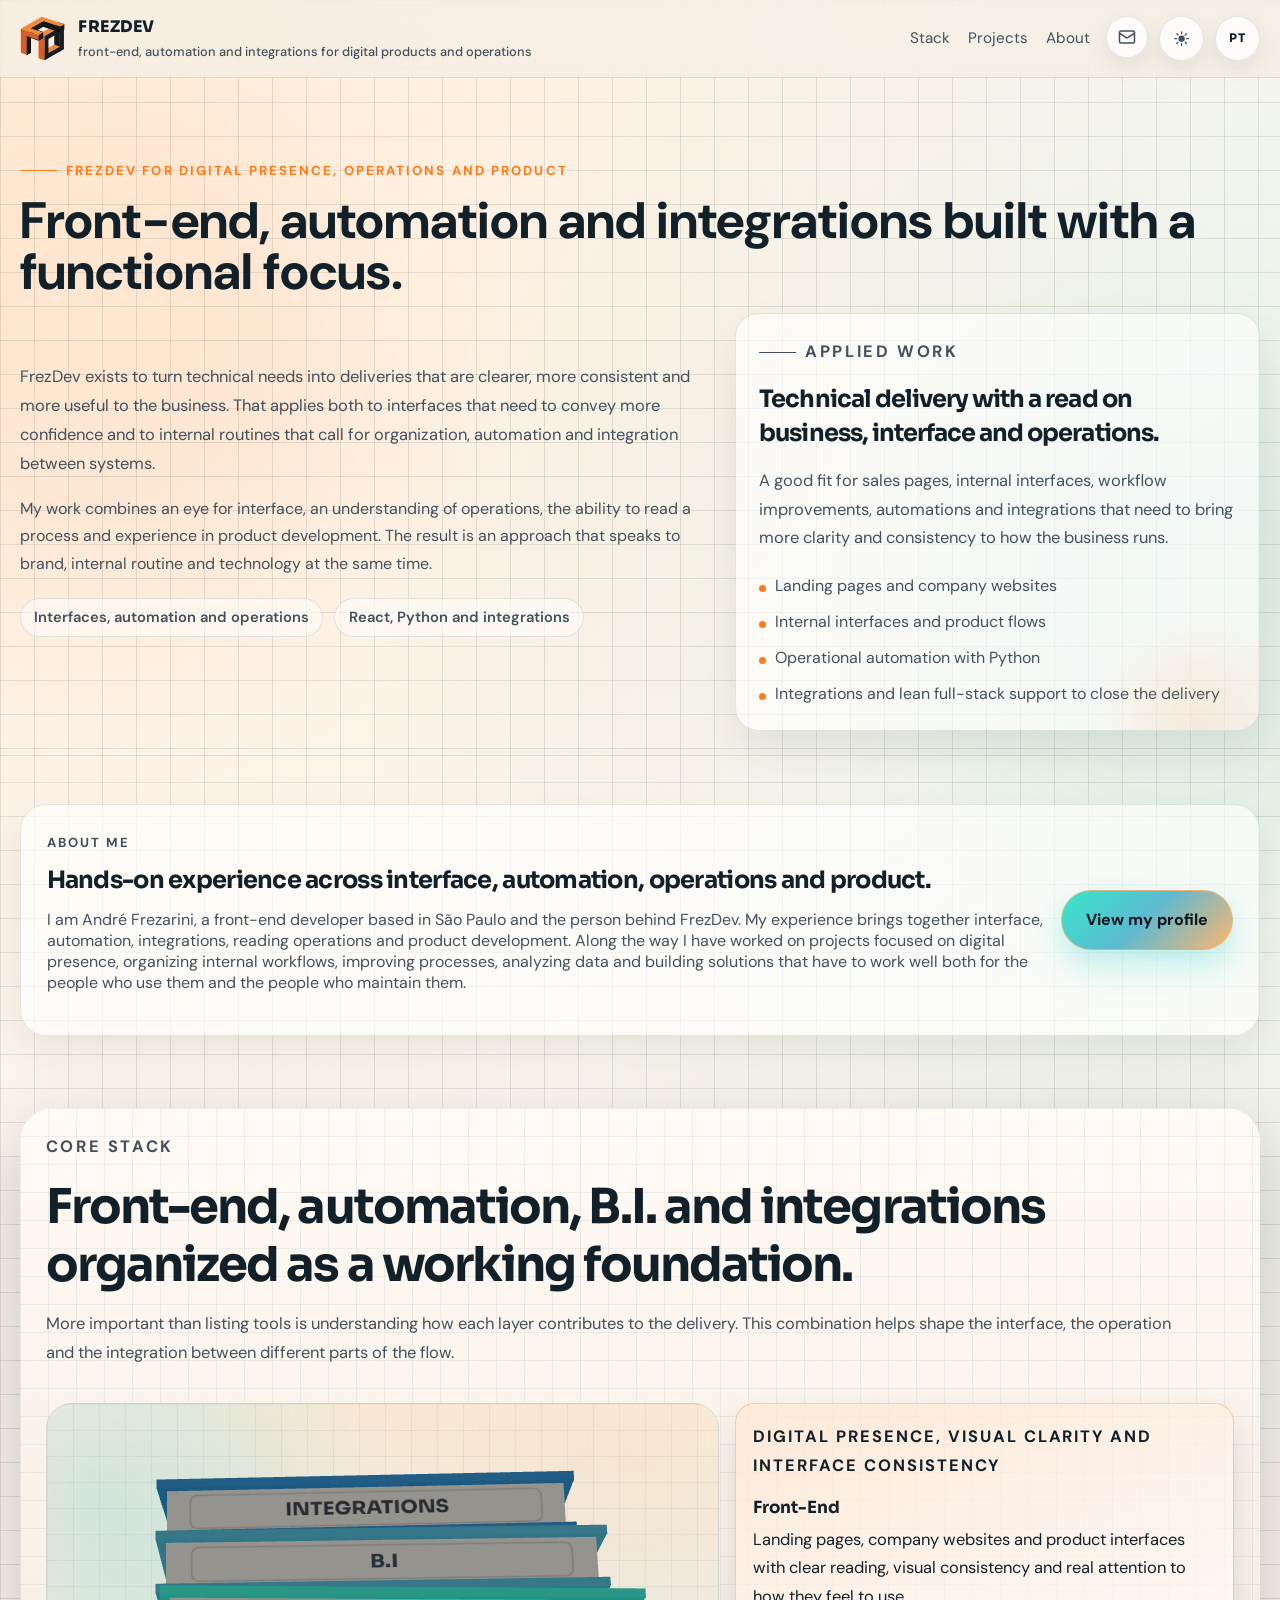
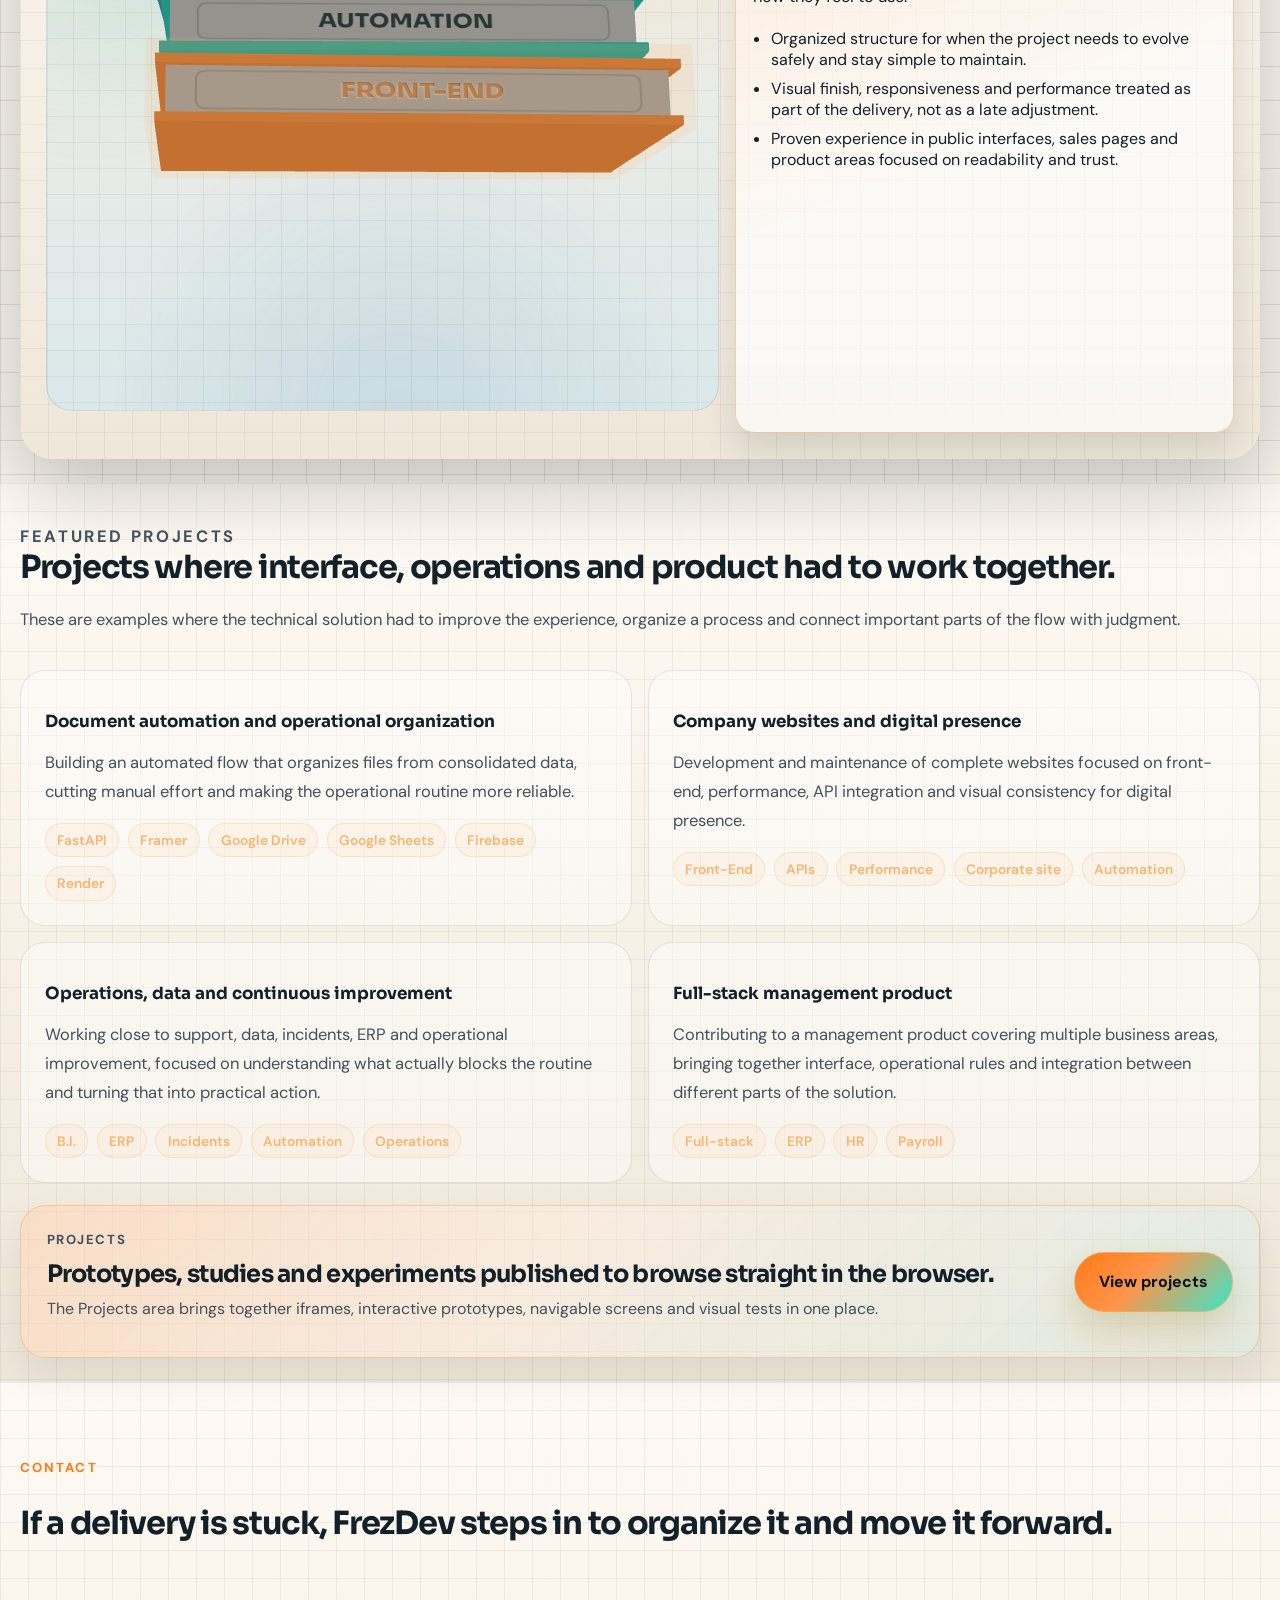
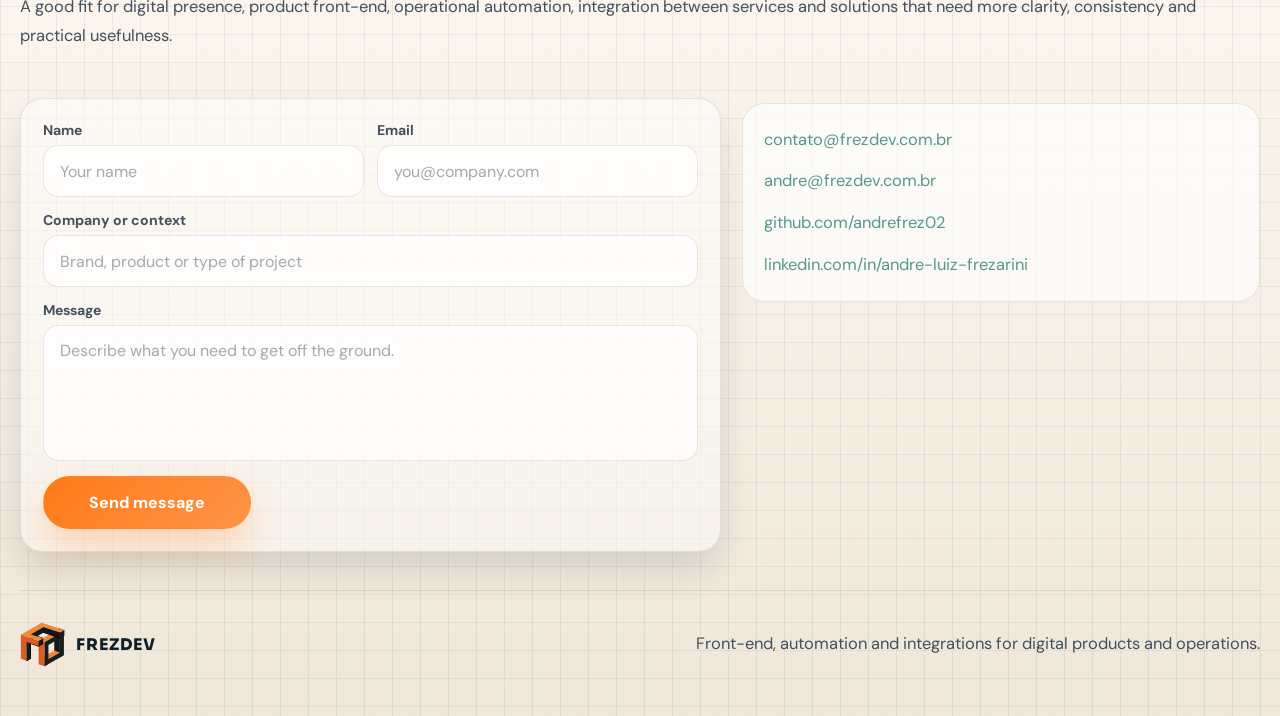
==== commit 5bf7d3fc: "Deploy from Ace2Z c33c7c919b531d8d073287a89085252a624493ed" ====
--- a/en/index.html
+++ b/en/index.html
@@ -52,7 +52,21 @@
     {
       "@context": "https://schema.org",
       "@type": "ProfessionalService",
+      "@id": "https://frezdev.com.br/#organization",
       "name": "FrezDev",
+      "founder": {
+        "@type": "Person",
+        "@id": "https://frezdev.com.br/#andre",
+        "name": "André Luiz Frezarini Dias da Silva",
+        "alternateName": "André Frezarini",
+        "url": "https://frezdev.com.br/meu-perfil/",
+        "jobTitle": "Front-End Developer",
+        "sameAs": [
+          "https://github.com/andrefrez02",
+          "https://www.linkedin.com/in/andre-luiz-frezarini/",
+          "https://www.truelancer.com/freelancer/andresilva90"
+        ]
+      },
       "url": "https://frezdev.com.br/en/",
       "logo": "https://frezdev.com.br/logo-principal-lg.svg",
       "image": "https://frezdev.com.br/logo-principal-lg.svg",
@@ -84,16 +98,16 @@
       ]
     }
   </script>
-  <script type="module" crossorigin="" src="/assets/enMain-SR9eM8_h.js"></script>
+  <script type="module" crossorigin="" src="/assets/enMain-1Mvrh_aF.js"></script>
   <link rel="modulepreload" crossorigin="" href="/assets/react-vendor-i_nGBwMY.js">
   <link rel="modulepreload" crossorigin="" href="/assets/vendor-ydrMnpYe.js">
-  <link rel="modulepreload" crossorigin="" href="/assets/useSiteTheme-DWj903vn.js">
-  <link rel="modulepreload" crossorigin="" href="/assets/main-DZe4tz59.js">
+  <link rel="modulepreload" crossorigin="" href="/assets/useSiteTheme-Cw7YevSY.js">
+  <link rel="modulepreload" crossorigin="" href="/assets/main-D51dfrOg.js">
   <link rel="stylesheet" crossorigin="" href="/assets/main-xjHpaGTd.css">
 <link rel="modulepreload" as="script" crossorigin="" href="/assets/StackScene-CWbcyjPR.js"></head>
 
 <body>
-  <div id="root"><div class="page-shell"><div class="ambient ambient-left"></div><div class="ambient ambient-right"></div><header class="topbar"><div class="container topbar-inner"><div class="topbar-brand-wrap"><a class="brand" href="#topo" aria-label="FrezDev"><svg class="brand-mark" viewBox="0 0 80 80" fill="none" xmlns="http://www.w3.org/2000/svg" aria-hidden="true" focusable="false"><g clip-path="url(#brand-mark-clip)"><path class="logo-right-outside" d="M73.9814 52.7795L43.7889 69.7869L43.6699 79.1363L73.8669 62.129L73.9814 52.7795Z"></path><path class="logo-top" d="M78.1368 50.4911L68.3977 46.6815L33.7941 66.3198L43.8255 69.8372L78.1368 50.4911Z"></path><path class="logo-right-inside" d="M61.1811 26.8676L71.1931 29.1975V54.3048L61.1811 50.7789L61.1811 26.8676Z"></path><path class="logo-top" d="M78.4365 16.1721L43.6387 36.298L34.1074 32.7414L68.4912 12.7209L78.4365 16.1721Z"></path><path class="logo-right-outside" d="M78.3252 25.173L50.8076 40.9963L50.8115 75.0998L43.5801 79.1896V45.1525L43.3213 45.3019L43.5381 36.1398L78.4248 16.1711L78.3252 25.173Z"></path><path class="logo-right-outside" d="M78.4205 25.1216L71.1931 29.2145V63.5717L78.4265 59.4784L78.4205 25.1216Z"></path><path class="logo-left" d="M43.5801 36.1896V79.1896L33.1553 75.6008V32.6008L43.5801 36.1896Z"></path><path class="logo-shadow" d="M42.3316 10.1852L71.3043 19.8951V19.8902L72.1246 19.4156V19.3883L78.5387 15.6773V15.1002L66.5201 11.0318L66.8404 10.0846L78.6178 14.0719L79.0758 14.2213L79.359 14.3131V19.0279L79.3619 24.5543L78.5406 25.0279L78.5416 25.0562L71.3043 29.2398V29.2457L41.5045 19.2574L31.3268 25.1471L40.5377 28.2652L40.9967 28.4146L41.2799 28.5064V34.2594H41.2789L41.2809 39.3502L34.0494 43.5338V43.5279L33.2184 44.0094V44.0084L19.6275 39.4537L19.6314 65.7506L18.8111 66.2135L18.8121 66.2525L11.5797 70.3424V36.7555L3.40097 34.0152V24.6646L17.8834 29.5182V23.5768L18.7037 23.1012V23.0748L42.3316 9.39999V10.1852ZM21.6109 30.7682L33.2184 34.6588V34.6598L40.4459 30.4762V30.4801L40.4596 30.4713V29.2935L30.1754 25.8131L21.6109 30.7682Z"></path><path class="logo-right-outside" d="M41.5166 18.0998L18.8076 31.2394L18.8115 65.0998L11.5801 69.1896V35.1154L17.8838 31.466V22.424L41.5117 8.74921L41.5166 18.0998ZM40.4609 38.6457L33.2295 42.8303V33.4797L40.457 29.2961L40.4609 38.6457ZM78.542 23.9035L71.3047 28.0881V18.7375L78.5371 14.5539L78.542 23.9035Z"></path><path class="logo-top" d="M48.7314 4.54608H48.7295L78.542 14.5617L71.3008 18.7668L41.5039 8.75507L18.8037 21.9787L40.4609 29.2805L33.2197 33.4855L11.5762 26.1877L11.5752 26.1896L1.5 22.8L38.6562 1.15643L48.7314 4.54608Z"></path><path class="logo-left" d="M11.5801 26.1896V26.1848L33.2188 33.4797V42.8303L11.5801 35.5344V69.1896L1.5 65.8V22.8L11.5801 26.1896Z"></path><path class="logo-right-inside" d="M41.487 8.74921L71.3047 18.7428V28.093L41.487 18.0993V8.74921Z"></path></g><defs><clipPath id="brand-mark-clip"><rect width="80" height="80" fill="white"></rect></clipPath></defs></svg><span>FREZDEV<div class="brand-subtitle"><small class="brand-subtitle__desktop">front-end, automation and integrations for digital products and operations</small><small class="brand-subtitle__tablet">front-end, automation and digital integrations</small><small class="brand-subtitle__mobile">front-end, integrations</small></div></span></a><div class="topnav-actions topnav-actions-mobile"><a href="#contato" class="nav-cta" aria-label="Go to contact"><svg xmlns="http://www.w3.org/2000/svg" width="18" height="18" viewBox="0 0 24 24" fill="none" stroke="currentColor" stroke-width="2" stroke-linecap="round" stroke-linejoin="round" class="lucide lucide-mail" aria-hidden="true"><path d="m22 7-8.991 5.727a2 2 0 0 1-2.009 0L2 7"></path><rect x="2" y="4" width="20" height="16" rx="2"></rect></svg></a><button type="button" class="theme-toggle" aria-label="Switch to dark mode"><svg class="theme-toggle-icon" viewBox="0 0 24 24" aria-hidden="true" focusable="false"><circle cx="12" cy="12" r="4.4" fill="currentColor"></circle><path d="M12 2.5v2.4M12 19.1v2.4M21.5 12h-2.4M4.9 12H2.5M18.7 5.3l-1.7 1.7M7 17l-1.7 1.7M18.7 18.7 17 17M7 7 5.3 5.3" stroke="currentColor" stroke-width="1.8" stroke-linecap="round"></path></svg></button><a class="lang-toggle" href="/" hreflang="pt-BR" lang="pt-BR" aria-label="Ler esta página em português"><span aria-hidden="true">PT</span></a></div></div><nav class="topnav" aria-label="Main navigation"><div class="topnav-links"><a href="#stack">Stack</a><a href="/en/projects/">Projects</a><a href="/en/profile/">About</a></div><div class="topnav-actions"><a href="#contato" class="nav-cta" aria-label="Go to contact"><svg xmlns="http://www.w3.org/2000/svg" width="18" height="18" viewBox="0 0 24 24" fill="none" stroke="currentColor" stroke-width="2" stroke-linecap="round" stroke-linejoin="round" class="lucide lucide-mail" aria-hidden="true"><path d="m22 7-8.991 5.727a2 2 0 0 1-2.009 0L2 7"></path><rect x="2" y="4" width="20" height="16" rx="2"></rect></svg></a><button type="button" class="theme-toggle" aria-label="Switch to dark mode"><svg class="theme-toggle-icon" viewBox="0 0 24 24" aria-hidden="true" focusable="false"><circle cx="12" cy="12" r="4.4" fill="currentColor"></circle><path d="M12 2.5v2.4M12 19.1v2.4M21.5 12h-2.4M4.9 12H2.5M18.7 5.3l-1.7 1.7M7 17l-1.7 1.7M18.7 18.7 17 17M7 7 5.3 5.3" stroke="currentColor" stroke-width="1.8" stroke-linecap="round"></path></svg></button><a class="lang-toggle" href="/" hreflang="pt-BR" lang="pt-BR" aria-label="Ler esta página em português"><span aria-hidden="true">PT</span></a></div></nav></div></header><main id="topo"><section class="hero section"><div class="container"><p class="eyebrow">FrezDev for digital presence, operations and product</p><h1>Front-end, automation and integrations built with a functional focus.</h1></div><div class="container hero-grid"><div class="hero-copy"><p class="lead">FrezDev exists to turn technical needs into deliveries that are clearer, more consistent and more useful to the business. That applies both to interfaces that need to convey more confidence and to internal routines that call for organization, automation and integration between systems.</p><p class="hero-context">My work combines an eye for interface, an understanding of operations, the ability to read a process and experience in product development. The result is an approach that speaks to brand, internal routine and technology at the same time.</p><div class="hero-badges" aria-label="Quick facts"><span>Interfaces, automation and operations</span><span>React, Python and integrations</span></div></div><aside class="hero-side-panel"><p class="panel-kicker">Applied work</p><h2>Technical delivery with a read on business, interface and operations.</h2><p>A good fit for sales pages, internal interfaces, workflow improvements, automations and integrations that need to bring more clarity and consistency to how the business runs.</p><ul class="hero-focus-list"><li>Landing pages and company websites</li><li>Internal interfaces and product flows</li><li>Operational automation with Python</li><li>Integrations and lean full-stack support to close the delivery</li></ul></aside></div><section class="section section-light about-preview-section" id="sobre"><div class="container"><aside class="about-preview-card"><div class="about-preview-copy"><p class="section-label">About me</p><h2>Hands-on experience across interface, automation, operations and product.</h2><p>My experience brings together interface, automation, integrations, reading operations and product development. Along the way I have worked on projects focused on digital presence, organizing internal workflows, improving processes, analyzing data and building solutions that have to work well both for the people who use them and the people who maintain them.</p></div><a class="button button-spotlight button-spotlight-cool" href="/en/profile/">View my profile</a></aside></div></section></section><section class="stack-showcase-section section" id="stack"><div class="container"><aside class="stack-panel stack-panel-fullscreen"><div class="stack-panel-copy stack-panel-copy-wide"><p class="section-label">Core stack</p><h2>Front-end, automation, B.I. and integrations organized as a working foundation.</h2><p>More important than listing tools is understanding how each layer contributes to the delivery. This combination helps shape the interface, the operation and the integration between different parts of the flow.</p></div><div class="stack-interactive-layout"><div class="stack-viewport"><div style="position: relative; width: 100%; height: 100%; overflow: hidden; pointer-events: auto;"><div style="width: 100%; height: 100%;"><canvas style="display: block;"></canvas></div></div></div><div class="stack-debug-panel "></div><div class="stack-detail-panel" style="--stack-accent: #ffb56e; --stack-base: #ff7a18;"><article class="stack-detail-card"><p class="stack-detail-kicker">Digital presence, visual clarity and interface consistency</p><h3>Front-End</h3><p>Landing pages, company websites and product interfaces with clear reading, visual consistency and real attention to how they feel to use.</p><ul class="stack-points"><li>Organized structure for when the project needs to evolve safely and stay simple to maintain.</li><li>Visual finish, responsiveness and performance treated as part of the delivery, not as a late adjustment.</li><li>Proven experience in public interfaces, sales pages and product areas focused on readability and trust.</li></ul></article></div></div></aside></div></section><section class="section section-dark" id="projetos"><div class="container"><div class="section-head on-dark"><p class="section-label">Featured projects</p><h2>Projects where interface, operations and product had to work together.</h2><p>These are examples where the technical solution had to improve the experience, organize a process and connect important parts of the flow with judgment.</p></div><div class="case-grid"><article class="case-card"><h3>Document automation and operational organization</h3><p>Building an automated flow that organizes files from consolidated data, cutting manual effort and making the operational routine more reliable.</p><div class="tag-row"><span class="tag">FastAPI</span><span class="tag">Framer</span><span class="tag">Google Drive</span><span class="tag">Google Sheets</span><span class="tag">Firebase</span><span class="tag">Render</span></div></article><article class="case-card"><h3>Company websites and digital presence</h3><p>Development and maintenance of complete websites focused on front-end, performance, API integration and visual consistency for digital presence.</p><div class="tag-row"><span class="tag">Front-End</span><span class="tag">APIs</span><span class="tag">Performance</span><span class="tag">Corporate site</span><span class="tag">Automation</span></div></article><article class="case-card"><h3>Operations, data and continuous improvement</h3><p>Working close to support, data, incidents, ERP and operational improvement, focused on understanding what actually blocks the routine and turning that into practical action.</p><div class="tag-row"><span class="tag">B.I.</span><span class="tag">ERP</span><span class="tag">Incidents</span><span class="tag">Automation</span><span class="tag">Operations</span></div></article><article class="case-card"><h3>Full-stack management product</h3><p>Contributing to a management product covering multiple business areas, bringing together interface, operational rules and integration between different parts of the solution.</p><div class="tag-row"><span class="tag">Full-stack</span><span class="tag">ERP</span><span class="tag">HR</span><span class="tag">Payroll</span></div></article></div><aside class="projects-cta-card" aria-label="Projects access"><div><p class="profile-kicker">Projects</p><h3>Prototypes, studies and experiments published to browse straight in the browser.</h3><p>The Projects area brings together iframes, interactive prototypes, navigable screens and visual tests in one place.</p></div><a class="button button-spotlight" href="/en/projects/">View projects</a></aside></div></section></main><footer class="footer section-dark" id="contato"><div class="container"><div class="footer-intro"><p class="section-label">Contact</p><h2>If a delivery is stuck, FrezDev steps in to organize it and move it forward.</h2><p class="footer-copy">A good fit for digital presence, product front-end, operational automation, integration between services and solutions that need more clarity, consistency and practical usefulness.</p><div class="footer-grid"><form class="contact-form" method="POST" action="https://formsubmit.co/ajax/contato@frezdev.com.br"><input type="hidden" name="_subject" value="New contact from the FrezDev website (EN)"><input type="hidden" name="_template" value="table"><div class="contact-form-grid"><label class="contact-field"><span>Name</span><input type="text" name="name" placeholder="Your name" autocomplete="name" required=""></label><label class="contact-field"><span>Email</span><input type="email" name="email" placeholder="you@company.com" autocomplete="email" required=""></label><label class="contact-field contact-field-full"><span>Company or context</span><input type="text" name="company" placeholder="Brand, product or type of project" autocomplete="organization"></label><label class="contact-field contact-field-full"><span>Message</span><textarea name="message" rows="5" placeholder="Describe what you need to get off the ground." required=""></textarea></label><label class="contact-field contact-field-hidden" aria-hidden="true"><span>Website</span><input type="text" name="website" tabindex="-1" autocomplete="off"></label></div><div class="contact-form-actions"><button class="button button-primary contact-submit" type="submit">Send message</button></div></form><div class="contact-panel"><a href="mailto:contato@frezdev.com.br">contato@frezdev.com.br</a><a href="mailto:andre@frezdev.com.br">andre@frezdev.com.br</a><a href="https://github.com/andrefrez02" target="_blank" rel="noreferrer">github.com/andrefrez02</a><a href="https://www.linkedin.com/in/andre-luiz-frezarini/" target="_blank" rel="noreferrer">linkedin.com/in/andre-luiz-frezarini</a></div></div></div></div><div class="container footer-bottom"><div class="footer-brand-lockup"><svg class="brand-mark" viewBox="0 0 80 80" fill="none" xmlns="http://www.w3.org/2000/svg" aria-hidden="true" focusable="false"><g clip-path="url(#brand-mark-clip)"><path class="logo-right-outside" d="M73.9814 52.7795L43.7889 69.7869L43.6699 79.1363L73.8669 62.129L73.9814 52.7795Z"></path><path class="logo-top" d="M78.1368 50.4911L68.3977 46.6815L33.7941 66.3198L43.8255 69.8372L78.1368 50.4911Z"></path><path class="logo-right-inside" d="M61.1811 26.8676L71.1931 29.1975V54.3048L61.1811 50.7789L61.1811 26.8676Z"></path><path class="logo-top" d="M78.4365 16.1721L43.6387 36.298L34.1074 32.7414L68.4912 12.7209L78.4365 16.1721Z"></path><path class="logo-right-outside" d="M78.3252 25.173L50.8076 40.9963L50.8115 75.0998L43.5801 79.1896V45.1525L43.3213 45.3019L43.5381 36.1398L78.4248 16.1711L78.3252 25.173Z"></path><path class="logo-right-outside" d="M78.4205 25.1216L71.1931 29.2145V63.5717L78.4265 59.4784L78.4205 25.1216Z"></path><path class="logo-left" d="M43.5801 36.1896V79.1896L33.1553 75.6008V32.6008L43.5801 36.1896Z"></path><path class="logo-shadow" d="M42.3316 10.1852L71.3043 19.8951V19.8902L72.1246 19.4156V19.3883L78.5387 15.6773V15.1002L66.5201 11.0318L66.8404 10.0846L78.6178 14.0719L79.0758 14.2213L79.359 14.3131V19.0279L79.3619 24.5543L78.5406 25.0279L78.5416 25.0562L71.3043 29.2398V29.2457L41.5045 19.2574L31.3268 25.1471L40.5377 28.2652L40.9967 28.4146L41.2799 28.5064V34.2594H41.2789L41.2809 39.3502L34.0494 43.5338V43.5279L33.2184 44.0094V44.0084L19.6275 39.4537L19.6314 65.7506L18.8111 66.2135L18.8121 66.2525L11.5797 70.3424V36.7555L3.40097 34.0152V24.6646L17.8834 29.5182V23.5768L18.7037 23.1012V23.0748L42.3316 9.39999V10.1852ZM21.6109 30.7682L33.2184 34.6588V34.6598L40.4459 30.4762V30.4801L40.4596 30.4713V29.2935L30.1754 25.8131L21.6109 30.7682Z"></path><path class="logo-right-outside" d="M41.5166 18.0998L18.8076 31.2394L18.8115 65.0998L11.5801 69.1896V35.1154L17.8838 31.466V22.424L41.5117 8.74921L41.5166 18.0998ZM40.4609 38.6457L33.2295 42.8303V33.4797L40.457 29.2961L40.4609 38.6457ZM78.542 23.9035L71.3047 28.0881V18.7375L78.5371 14.5539L78.542 23.9035Z"></path><path class="logo-top" d="M48.7314 4.54608H48.7295L78.542 14.5617L71.3008 18.7668L41.5039 8.75507L18.8037 21.9787L40.4609 29.2805L33.2197 33.4855L11.5762 26.1877L11.5752 26.1896L1.5 22.8L38.6562 1.15643L48.7314 4.54608Z"></path><path class="logo-left" d="M11.5801 26.1896V26.1848L33.2188 33.4797V42.8303L11.5801 35.5344V69.1896L1.5 65.8V22.8L11.5801 26.1896Z"></path><path class="logo-right-inside" d="M41.487 8.74921L71.3047 18.7428V28.093L41.487 18.0993V8.74921Z"></path></g><defs><clipPath id="brand-mark-clip"><rect width="80" height="80" fill="white"></rect></clipPath></defs></svg><span>FREZDEV</span></div><p>Front-end, automation and integrations for digital products and operations.</p></div></footer><button type="button" class="back-to-top" aria-label="Back to top of page"><svg xmlns="http://www.w3.org/2000/svg" width="18" height="18" viewBox="0 0 24 24" fill="none" stroke="currentColor" stroke-width="2.3" stroke-linecap="round" stroke-linejoin="round" class="lucide lucide-arrow-up" aria-hidden="true"><path d="m5 12 7-7 7 7"></path><path d="M12 19V5"></path></svg></button></div></div>
+  <div id="root"><div class="page-shell"><div class="ambient ambient-left"></div><div class="ambient ambient-right"></div><header class="topbar"><div class="container topbar-inner"><div class="topbar-brand-wrap"><a class="brand" href="#topo" aria-label="FrezDev"><svg class="brand-mark" viewBox="0 0 80 80" fill="none" xmlns="http://www.w3.org/2000/svg" aria-hidden="true" focusable="false"><g clip-path="url(#brand-mark-clip)"><path class="logo-right-outside" d="M73.9814 52.7795L43.7889 69.7869L43.6699 79.1363L73.8669 62.129L73.9814 52.7795Z"></path><path class="logo-top" d="M78.1368 50.4911L68.3977 46.6815L33.7941 66.3198L43.8255 69.8372L78.1368 50.4911Z"></path><path class="logo-right-inside" d="M61.1811 26.8676L71.1931 29.1975V54.3048L61.1811 50.7789L61.1811 26.8676Z"></path><path class="logo-top" d="M78.4365 16.1721L43.6387 36.298L34.1074 32.7414L68.4912 12.7209L78.4365 16.1721Z"></path><path class="logo-right-outside" d="M78.3252 25.173L50.8076 40.9963L50.8115 75.0998L43.5801 79.1896V45.1525L43.3213 45.3019L43.5381 36.1398L78.4248 16.1711L78.3252 25.173Z"></path><path class="logo-right-outside" d="M78.4205 25.1216L71.1931 29.2145V63.5717L78.4265 59.4784L78.4205 25.1216Z"></path><path class="logo-left" d="M43.5801 36.1896V79.1896L33.1553 75.6008V32.6008L43.5801 36.1896Z"></path><path class="logo-shadow" d="M42.3316 10.1852L71.3043 19.8951V19.8902L72.1246 19.4156V19.3883L78.5387 15.6773V15.1002L66.5201 11.0318L66.8404 10.0846L78.6178 14.0719L79.0758 14.2213L79.359 14.3131V19.0279L79.3619 24.5543L78.5406 25.0279L78.5416 25.0562L71.3043 29.2398V29.2457L41.5045 19.2574L31.3268 25.1471L40.5377 28.2652L40.9967 28.4146L41.2799 28.5064V34.2594H41.2789L41.2809 39.3502L34.0494 43.5338V43.5279L33.2184 44.0094V44.0084L19.6275 39.4537L19.6314 65.7506L18.8111 66.2135L18.8121 66.2525L11.5797 70.3424V36.7555L3.40097 34.0152V24.6646L17.8834 29.5182V23.5768L18.7037 23.1012V23.0748L42.3316 9.39999V10.1852ZM21.6109 30.7682L33.2184 34.6588V34.6598L40.4459 30.4762V30.4801L40.4596 30.4713V29.2935L30.1754 25.8131L21.6109 30.7682Z"></path><path class="logo-right-outside" d="M41.5166 18.0998L18.8076 31.2394L18.8115 65.0998L11.5801 69.1896V35.1154L17.8838 31.466V22.424L41.5117 8.74921L41.5166 18.0998ZM40.4609 38.6457L33.2295 42.8303V33.4797L40.457 29.2961L40.4609 38.6457ZM78.542 23.9035L71.3047 28.0881V18.7375L78.5371 14.5539L78.542 23.9035Z"></path><path class="logo-top" d="M48.7314 4.54608H48.7295L78.542 14.5617L71.3008 18.7668L41.5039 8.75507L18.8037 21.9787L40.4609 29.2805L33.2197 33.4855L11.5762 26.1877L11.5752 26.1896L1.5 22.8L38.6562 1.15643L48.7314 4.54608Z"></path><path class="logo-left" d="M11.5801 26.1896V26.1848L33.2188 33.4797V42.8303L11.5801 35.5344V69.1896L1.5 65.8V22.8L11.5801 26.1896Z"></path><path class="logo-right-inside" d="M41.487 8.74921L71.3047 18.7428V28.093L41.487 18.0993V8.74921Z"></path></g><defs><clipPath id="brand-mark-clip"><rect width="80" height="80" fill="white"></rect></clipPath></defs></svg><span>FREZDEV<div class="brand-subtitle"><small class="brand-subtitle__desktop">front-end, automation and integrations for digital products and operations</small><small class="brand-subtitle__tablet">front-end, automation and digital integrations</small><small class="brand-subtitle__mobile">front-end, integrations</small></div></span></a><div class="topnav-actions topnav-actions-mobile"><a href="#contato" class="nav-cta" aria-label="Go to contact"><svg xmlns="http://www.w3.org/2000/svg" width="18" height="18" viewBox="0 0 24 24" fill="none" stroke="currentColor" stroke-width="2" stroke-linecap="round" stroke-linejoin="round" class="lucide lucide-mail" aria-hidden="true"><path d="m22 7-8.991 5.727a2 2 0 0 1-2.009 0L2 7"></path><rect x="2" y="4" width="20" height="16" rx="2"></rect></svg></a><button type="button" class="theme-toggle" aria-label="Switch to dark mode"><svg class="theme-toggle-icon" viewBox="0 0 24 24" aria-hidden="true" focusable="false"><circle cx="12" cy="12" r="4.4" fill="currentColor"></circle><path d="M12 2.5v2.4M12 19.1v2.4M21.5 12h-2.4M4.9 12H2.5M18.7 5.3l-1.7 1.7M7 17l-1.7 1.7M18.7 18.7 17 17M7 7 5.3 5.3" stroke="currentColor" stroke-width="1.8" stroke-linecap="round"></path></svg></button><a class="lang-toggle" href="/" hreflang="pt-BR" lang="pt-BR" aria-label="Ler esta página em português"><span aria-hidden="true">PT</span></a></div></div><nav class="topnav" aria-label="Main navigation"><div class="topnav-links"><a href="#stack">Stack</a><a href="/en/projects/">Projects</a><a href="/en/profile/">About</a></div><div class="topnav-actions"><a href="#contato" class="nav-cta" aria-label="Go to contact"><svg xmlns="http://www.w3.org/2000/svg" width="18" height="18" viewBox="0 0 24 24" fill="none" stroke="currentColor" stroke-width="2" stroke-linecap="round" stroke-linejoin="round" class="lucide lucide-mail" aria-hidden="true"><path d="m22 7-8.991 5.727a2 2 0 0 1-2.009 0L2 7"></path><rect x="2" y="4" width="20" height="16" rx="2"></rect></svg></a><button type="button" class="theme-toggle" aria-label="Switch to dark mode"><svg class="theme-toggle-icon" viewBox="0 0 24 24" aria-hidden="true" focusable="false"><circle cx="12" cy="12" r="4.4" fill="currentColor"></circle><path d="M12 2.5v2.4M12 19.1v2.4M21.5 12h-2.4M4.9 12H2.5M18.7 5.3l-1.7 1.7M7 17l-1.7 1.7M18.7 18.7 17 17M7 7 5.3 5.3" stroke="currentColor" stroke-width="1.8" stroke-linecap="round"></path></svg></button><a class="lang-toggle" href="/" hreflang="pt-BR" lang="pt-BR" aria-label="Ler esta página em português"><span aria-hidden="true">PT</span></a></div></nav></div></header><main id="topo"><section class="hero section"><div class="container"><p class="eyebrow">FrezDev for digital presence, operations and product</p><h1>Front-end, automation and integrations built with a functional focus.</h1></div><div class="container hero-grid"><div class="hero-copy"><p class="lead">FrezDev exists to turn technical needs into deliveries that are clearer, more consistent and more useful to the business. That applies both to interfaces that need to convey more confidence and to internal routines that call for organization, automation and integration between systems.</p><p class="hero-context">My work combines an eye for interface, an understanding of operations, the ability to read a process and experience in product development. The result is an approach that speaks to brand, internal routine and technology at the same time.</p><div class="hero-badges" aria-label="Quick facts"><span>Interfaces, automation and operations</span><span>React, Python and integrations</span></div></div><aside class="hero-side-panel"><p class="panel-kicker">Applied work</p><h2>Technical delivery with a read on business, interface and operations.</h2><p>A good fit for sales pages, internal interfaces, workflow improvements, automations and integrations that need to bring more clarity and consistency to how the business runs.</p><ul class="hero-focus-list"><li>Landing pages and company websites</li><li>Internal interfaces and product flows</li><li>Operational automation with Python</li><li>Integrations and lean full-stack support to close the delivery</li></ul></aside></div><section class="section section-light about-preview-section" id="sobre"><div class="container"><aside class="about-preview-card"><div class="about-preview-copy"><p class="section-label">About me</p><h2>Hands-on experience across interface, automation, operations and product.</h2><p>I am André Frezarini, a front-end developer based in São Paulo and the person behind FrezDev. My experience brings together interface, automation, integrations, reading operations and product development. Along the way I have worked on projects focused on digital presence, organizing internal workflows, improving processes, analyzing data and building solutions that have to work well both for the people who use them and the people who maintain them.</p></div><a class="button button-spotlight button-spotlight-cool" href="/en/profile/">View my profile</a></aside></div></section></section><section class="stack-showcase-section section" id="stack"><div class="container"><aside class="stack-panel stack-panel-fullscreen"><div class="stack-panel-copy stack-panel-copy-wide"><p class="section-label">Core stack</p><h2>Front-end, automation, B.I. and integrations organized as a working foundation.</h2><p>More important than listing tools is understanding how each layer contributes to the delivery. This combination helps shape the interface, the operation and the integration between different parts of the flow.</p></div><div class="stack-interactive-layout"><div class="stack-viewport"><div style="position: relative; width: 100%; height: 100%; overflow: hidden; pointer-events: auto;"><div style="width: 100%; height: 100%;"><canvas style="display: block;"></canvas></div></div></div><div class="stack-debug-panel "></div><div class="stack-detail-panel" style="--stack-accent: #ffb56e; --stack-base: #ff7a18;"><article class="stack-detail-card"><p class="stack-detail-kicker">Digital presence, visual clarity and interface consistency</p><h3>Front-End</h3><p>Landing pages, company websites and product interfaces with clear reading, visual consistency and real attention to how they feel to use.</p><ul class="stack-points"><li>Organized structure for when the project needs to evolve safely and stay simple to maintain.</li><li>Visual finish, responsiveness and performance treated as part of the delivery, not as a late adjustment.</li><li>Proven experience in public interfaces, sales pages and product areas focused on readability and trust.</li></ul></article></div></div></aside></div></section><section class="section section-dark" id="projetos"><div class="container"><div class="section-head on-dark"><p class="section-label">Featured projects</p><h2>Projects where interface, operations and product had to work together.</h2><p>These are examples where the technical solution had to improve the experience, organize a process and connect important parts of the flow with judgment.</p></div><div class="case-grid"><article class="case-card"><h3>Document automation and operational organization</h3><p>Building an automated flow that organizes files from consolidated data, cutting manual effort and making the operational routine more reliable.</p><div class="tag-row"><span class="tag">FastAPI</span><span class="tag">Framer</span><span class="tag">Google Drive</span><span class="tag">Google Sheets</span><span class="tag">Firebase</span><span class="tag">Render</span></div></article><article class="case-card"><h3>Company websites and digital presence</h3><p>Development and maintenance of complete websites focused on front-end, performance, API integration and visual consistency for digital presence.</p><div class="tag-row"><span class="tag">Front-End</span><span class="tag">APIs</span><span class="tag">Performance</span><span class="tag">Corporate site</span><span class="tag">Automation</span></div></article><article class="case-card"><h3>Operations, data and continuous improvement</h3><p>Working close to support, data, incidents, ERP and operational improvement, focused on understanding what actually blocks the routine and turning that into practical action.</p><div class="tag-row"><span class="tag">B.I.</span><span class="tag">ERP</span><span class="tag">Incidents</span><span class="tag">Automation</span><span class="tag">Operations</span></div></article><article class="case-card"><h3>Full-stack management product</h3><p>Contributing to a management product covering multiple business areas, bringing together interface, operational rules and integration between different parts of the solution.</p><div class="tag-row"><span class="tag">Full-stack</span><span class="tag">ERP</span><span class="tag">HR</span><span class="tag">Payroll</span></div></article></div><aside class="projects-cta-card" aria-label="Projects access"><div><p class="profile-kicker">Projects</p><h3>Prototypes, studies and experiments published to browse straight in the browser.</h3><p>The Projects area brings together iframes, interactive prototypes, navigable screens and visual tests in one place.</p></div><a class="button button-spotlight" href="/en/projects/">View projects</a></aside></div></section></main><footer class="footer section-dark" id="contato"><div class="container"><div class="footer-intro"><p class="section-label">Contact</p><h2>If a delivery is stuck, FrezDev steps in to organize it and move it forward.</h2><p class="footer-copy">A good fit for digital presence, product front-end, operational automation, integration between services and solutions that need more clarity, consistency and practical usefulness.</p><div class="footer-grid"><form class="contact-form" method="POST" action="https://formsubmit.co/ajax/contato@frezdev.com.br"><input type="hidden" name="_subject" value="New contact from the FrezDev website (EN)"><input type="hidden" name="_template" value="table"><div class="contact-form-grid"><label class="contact-field"><span>Name</span><input type="text" name="name" placeholder="Your name" autocomplete="name" required=""></label><label class="contact-field"><span>Email</span><input type="email" name="email" placeholder="you@company.com" autocomplete="email" required=""></label><label class="contact-field contact-field-full"><span>Company or context</span><input type="text" name="company" placeholder="Brand, product or type of project" autocomplete="organization"></label><label class="contact-field contact-field-full"><span>Message</span><textarea name="message" rows="5" placeholder="Describe what you need to get off the ground." required=""></textarea></label><label class="contact-field contact-field-hidden" aria-hidden="true"><span>Website</span><input type="text" name="website" tabindex="-1" autocomplete="off"></label></div><div class="contact-form-actions"><button class="button button-primary contact-submit" type="submit">Send message</button></div></form><div class="contact-panel"><a href="mailto:contato@frezdev.com.br">contato@frezdev.com.br</a><a href="mailto:andre@frezdev.com.br">andre@frezdev.com.br</a><a href="https://github.com/andrefrez02" target="_blank" rel="noreferrer">github.com/andrefrez02</a><a href="https://www.linkedin.com/in/andre-luiz-frezarini/" target="_blank" rel="noreferrer">linkedin.com/in/andre-luiz-frezarini</a></div></div></div></div><div class="container footer-bottom"><div class="footer-brand-lockup"><svg class="brand-mark" viewBox="0 0 80 80" fill="none" xmlns="http://www.w3.org/2000/svg" aria-hidden="true" focusable="false"><g clip-path="url(#brand-mark-clip)"><path class="logo-right-outside" d="M73.9814 52.7795L43.7889 69.7869L43.6699 79.1363L73.8669 62.129L73.9814 52.7795Z"></path><path class="logo-top" d="M78.1368 50.4911L68.3977 46.6815L33.7941 66.3198L43.8255 69.8372L78.1368 50.4911Z"></path><path class="logo-right-inside" d="M61.1811 26.8676L71.1931 29.1975V54.3048L61.1811 50.7789L61.1811 26.8676Z"></path><path class="logo-top" d="M78.4365 16.1721L43.6387 36.298L34.1074 32.7414L68.4912 12.7209L78.4365 16.1721Z"></path><path class="logo-right-outside" d="M78.3252 25.173L50.8076 40.9963L50.8115 75.0998L43.5801 79.1896V45.1525L43.3213 45.3019L43.5381 36.1398L78.4248 16.1711L78.3252 25.173Z"></path><path class="logo-right-outside" d="M78.4205 25.1216L71.1931 29.2145V63.5717L78.4265 59.4784L78.4205 25.1216Z"></path><path class="logo-left" d="M43.5801 36.1896V79.1896L33.1553 75.6008V32.6008L43.5801 36.1896Z"></path><path class="logo-shadow" d="M42.3316 10.1852L71.3043 19.8951V19.8902L72.1246 19.4156V19.3883L78.5387 15.6773V15.1002L66.5201 11.0318L66.8404 10.0846L78.6178 14.0719L79.0758 14.2213L79.359 14.3131V19.0279L79.3619 24.5543L78.5406 25.0279L78.5416 25.0562L71.3043 29.2398V29.2457L41.5045 19.2574L31.3268 25.1471L40.5377 28.2652L40.9967 28.4146L41.2799 28.5064V34.2594H41.2789L41.2809 39.3502L34.0494 43.5338V43.5279L33.2184 44.0094V44.0084L19.6275 39.4537L19.6314 65.7506L18.8111 66.2135L18.8121 66.2525L11.5797 70.3424V36.7555L3.40097 34.0152V24.6646L17.8834 29.5182V23.5768L18.7037 23.1012V23.0748L42.3316 9.39999V10.1852ZM21.6109 30.7682L33.2184 34.6588V34.6598L40.4459 30.4762V30.4801L40.4596 30.4713V29.2935L30.1754 25.8131L21.6109 30.7682Z"></path><path class="logo-right-outside" d="M41.5166 18.0998L18.8076 31.2394L18.8115 65.0998L11.5801 69.1896V35.1154L17.8838 31.466V22.424L41.5117 8.74921L41.5166 18.0998ZM40.4609 38.6457L33.2295 42.8303V33.4797L40.457 29.2961L40.4609 38.6457ZM78.542 23.9035L71.3047 28.0881V18.7375L78.5371 14.5539L78.542 23.9035Z"></path><path class="logo-top" d="M48.7314 4.54608H48.7295L78.542 14.5617L71.3008 18.7668L41.5039 8.75507L18.8037 21.9787L40.4609 29.2805L33.2197 33.4855L11.5762 26.1877L11.5752 26.1896L1.5 22.8L38.6562 1.15643L48.7314 4.54608Z"></path><path class="logo-left" d="M11.5801 26.1896V26.1848L33.2188 33.4797V42.8303L11.5801 35.5344V69.1896L1.5 65.8V22.8L11.5801 26.1896Z"></path><path class="logo-right-inside" d="M41.487 8.74921L71.3047 18.7428V28.093L41.487 18.0993V8.74921Z"></path></g><defs><clipPath id="brand-mark-clip"><rect width="80" height="80" fill="white"></rect></clipPath></defs></svg><span>FREZDEV</span></div><p>Front-end, automation and integrations for digital products and operations.</p></div></footer><button type="button" class="back-to-top" aria-label="Back to top of page"><svg xmlns="http://www.w3.org/2000/svg" width="18" height="18" viewBox="0 0 24 24" fill="none" stroke="currentColor" stroke-width="2.3" stroke-linecap="round" stroke-linejoin="round" class="lucide lucide-arrow-up" aria-hidden="true"><path d="m5 12 7-7 7 7"></path><path d="M12 19V5"></path></svg></button></div></div>
 
 
 
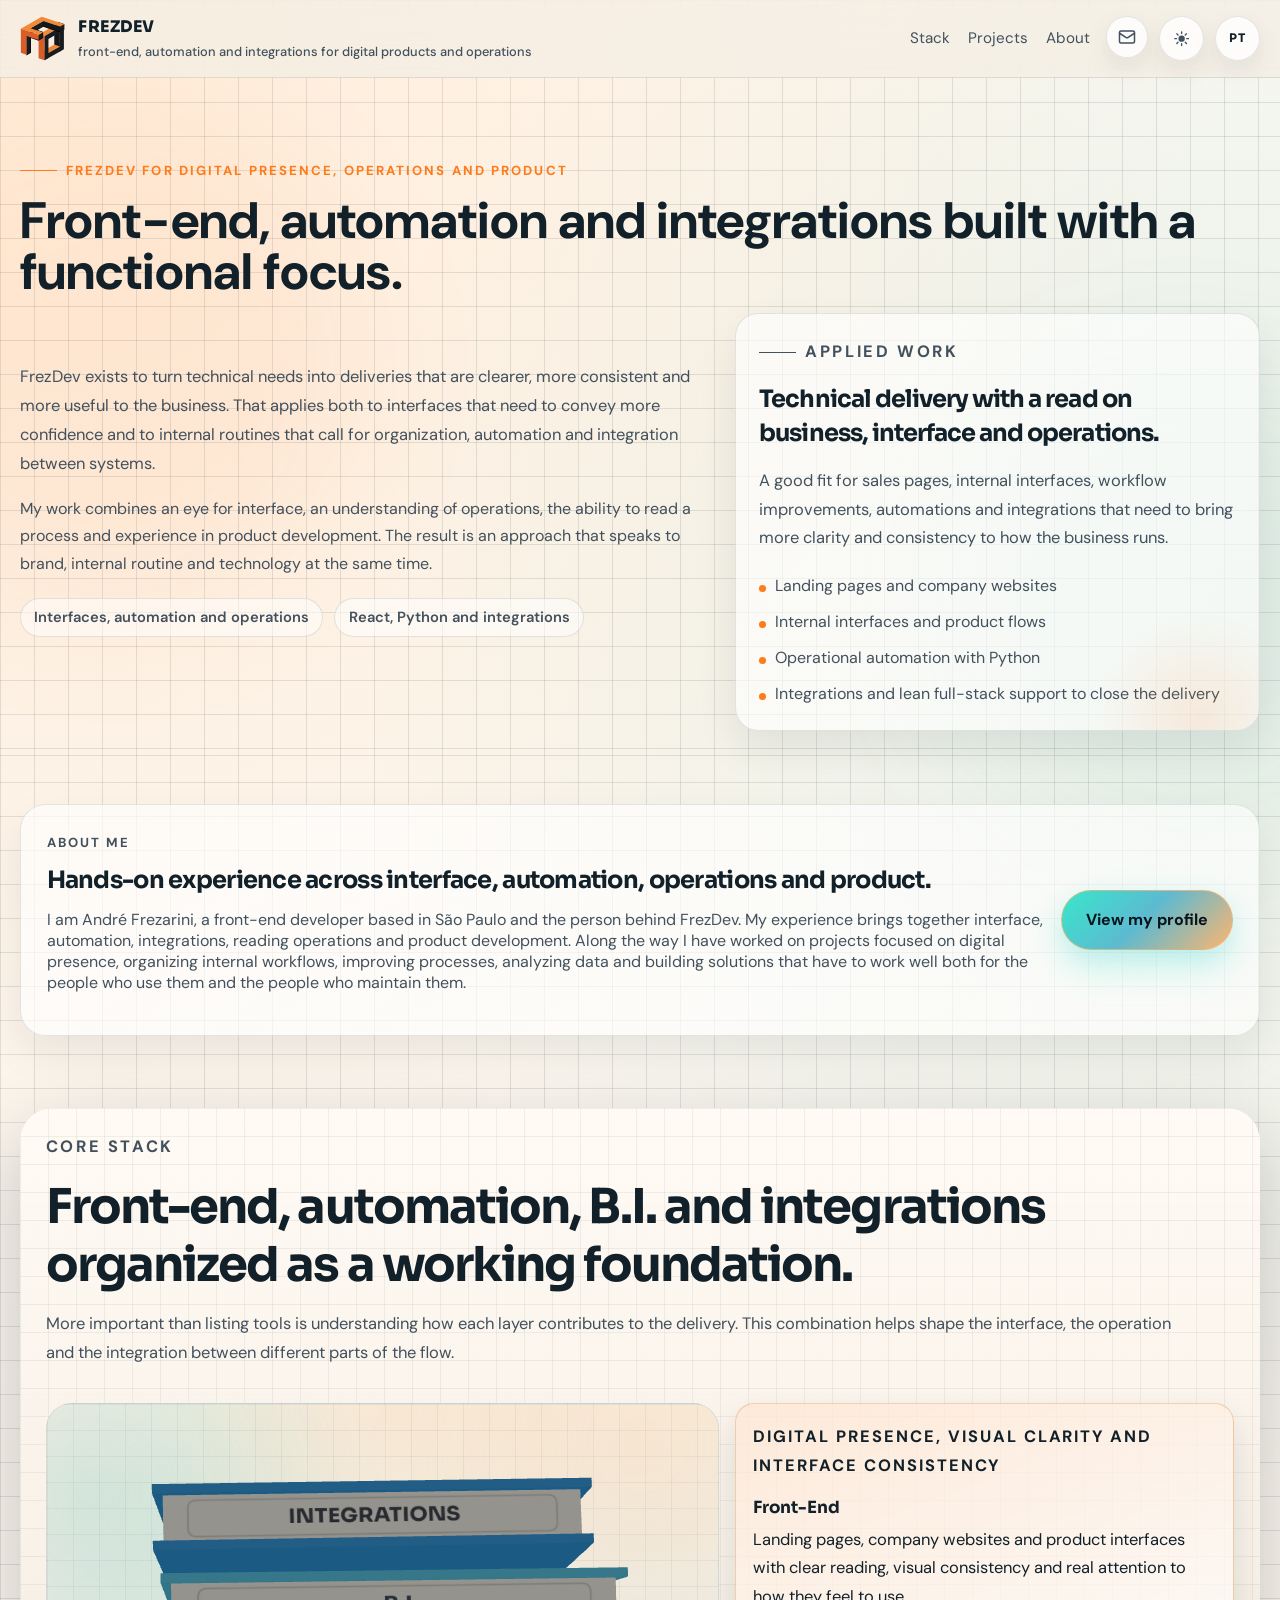
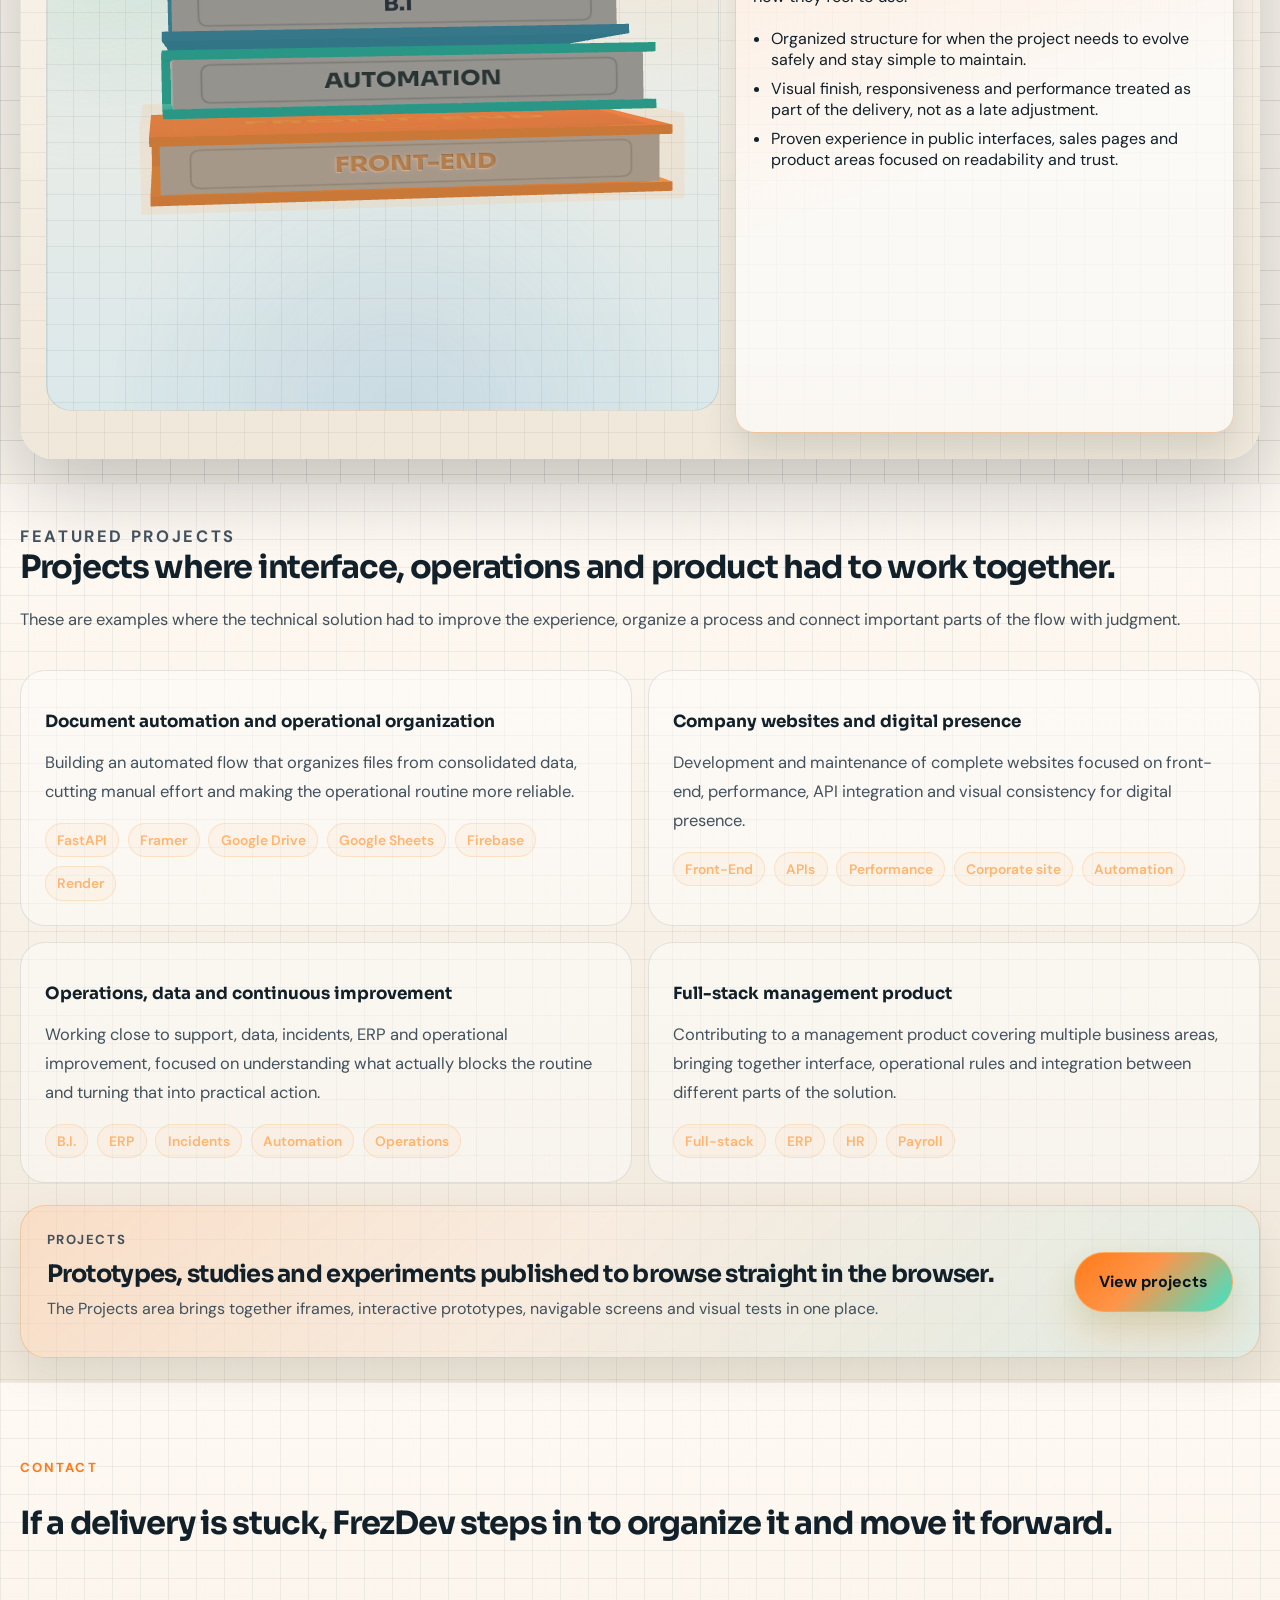
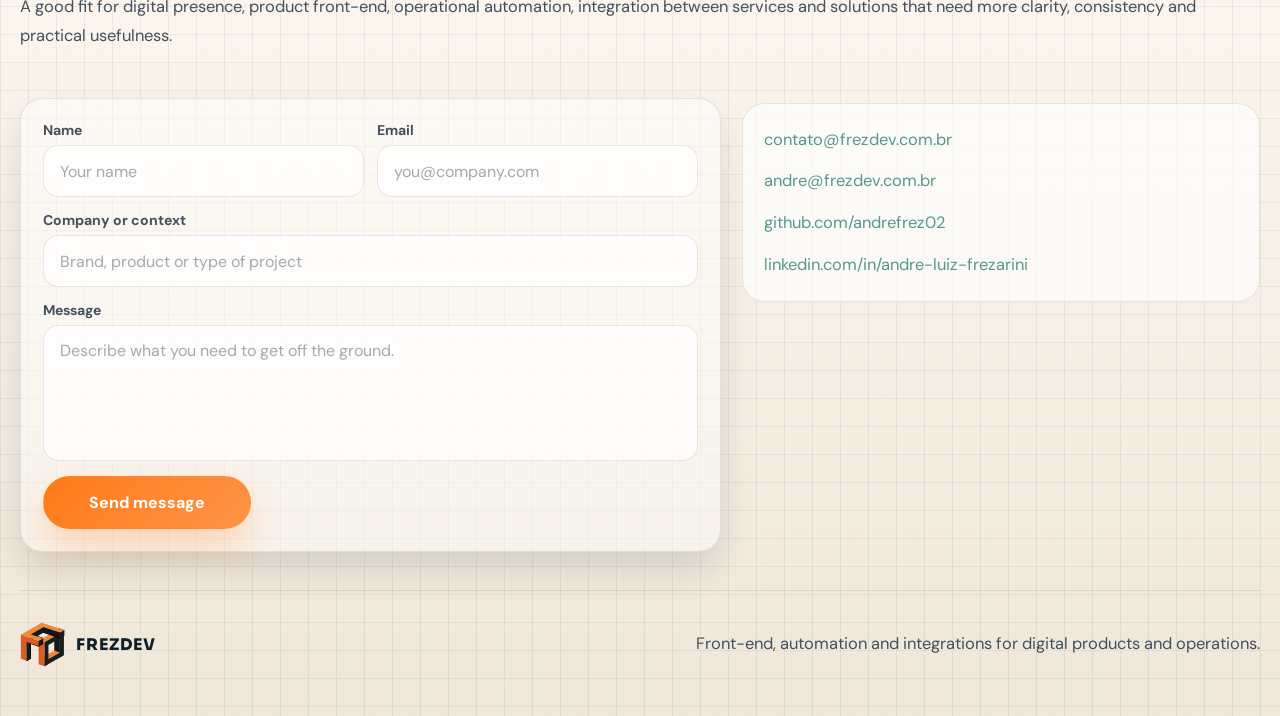
==== commit 2d505e1e: "Deploy from Ace2Z 962e0ee6e268d829e1ffe374fc4f429671ba29f3" ====
--- a/en/index.html
+++ b/en/index.html
@@ -98,11 +98,11 @@
       ]
     }
   </script>
-  <script type="module" crossorigin="" src="/assets/enMain-1Mvrh_aF.js"></script>
+  <script type="module" crossorigin="" src="/assets/enMain-BzzYMhtT.js"></script>
   <link rel="modulepreload" crossorigin="" href="/assets/react-vendor-i_nGBwMY.js">
   <link rel="modulepreload" crossorigin="" href="/assets/vendor-ydrMnpYe.js">
-  <link rel="modulepreload" crossorigin="" href="/assets/useSiteTheme-Cw7YevSY.js">
-  <link rel="modulepreload" crossorigin="" href="/assets/main-D51dfrOg.js">
+  <link rel="modulepreload" crossorigin="" href="/assets/useSiteTheme-CYwBNQhQ.js">
+  <link rel="modulepreload" crossorigin="" href="/assets/main-yj83dAwx.js">
   <link rel="stylesheet" crossorigin="" href="/assets/main-xjHpaGTd.css">
 <link rel="modulepreload" as="script" crossorigin="" href="/assets/StackScene-CWbcyjPR.js"></head>
 
